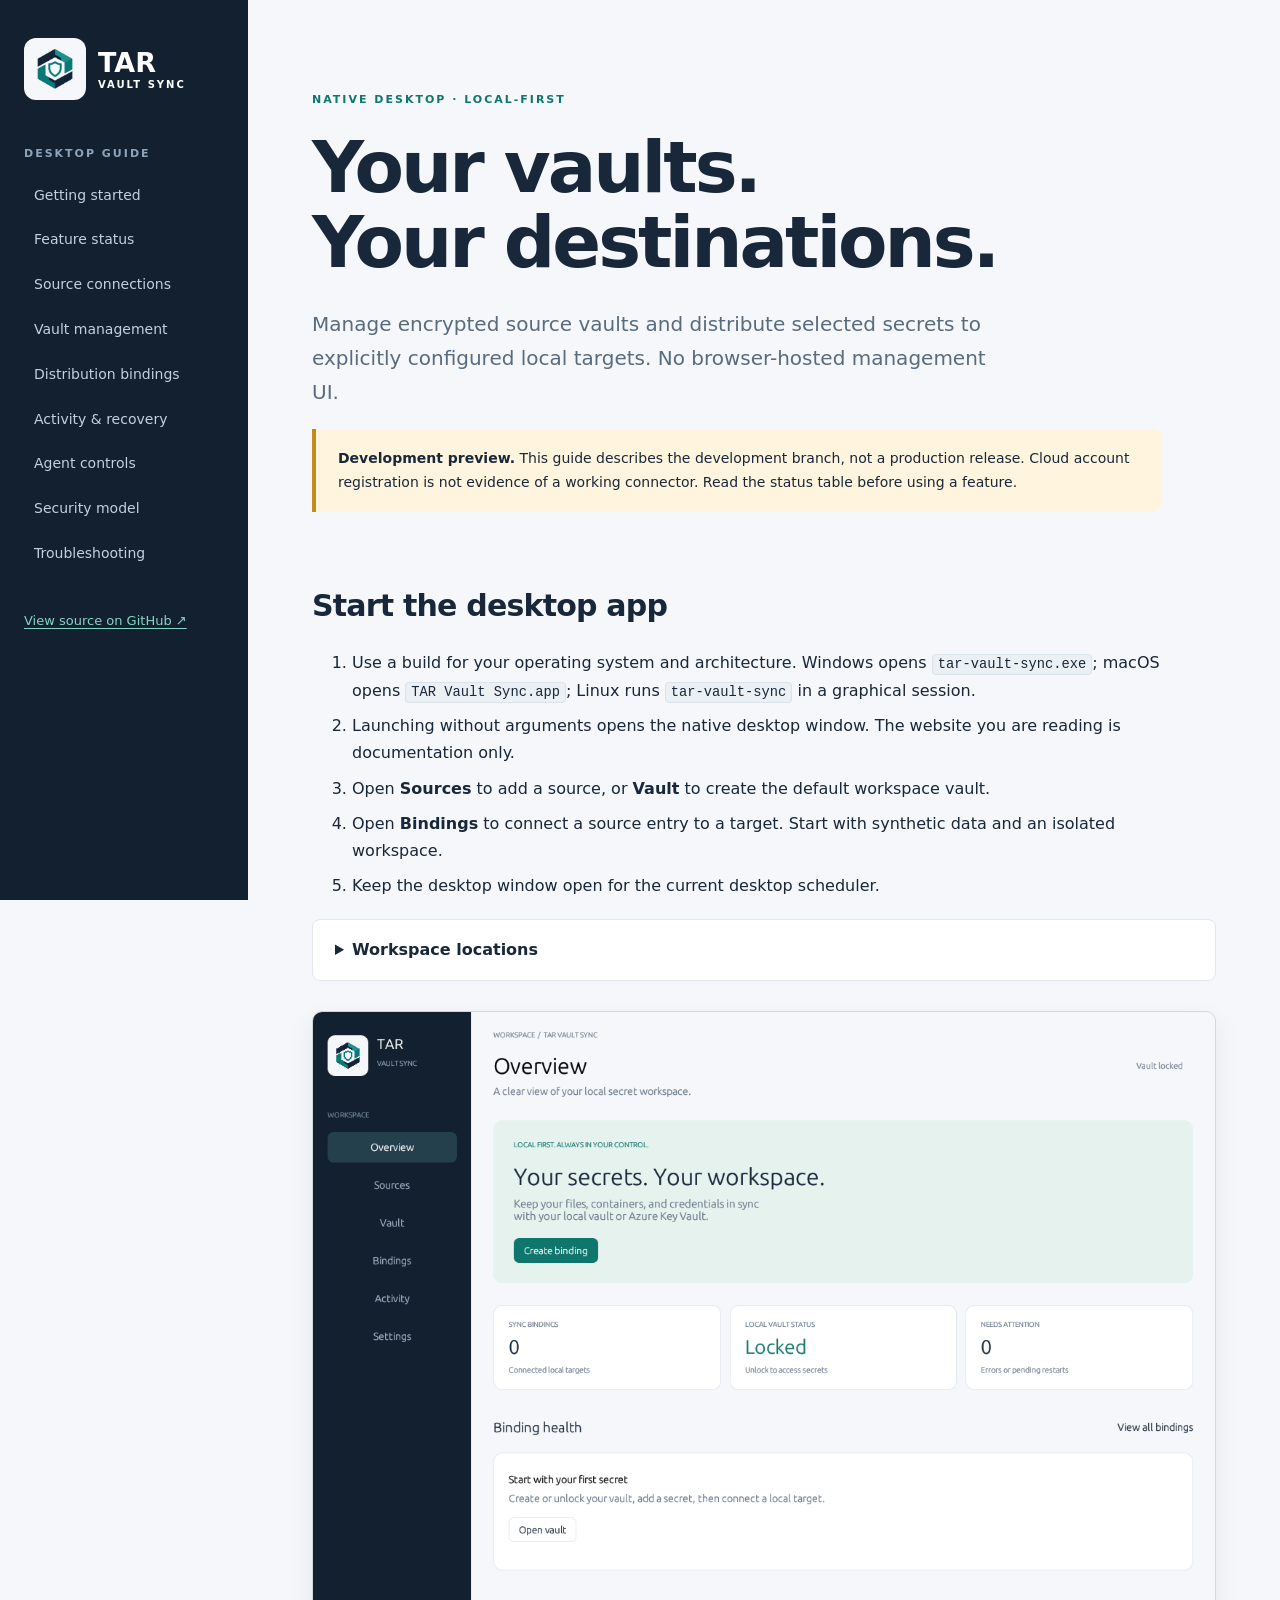
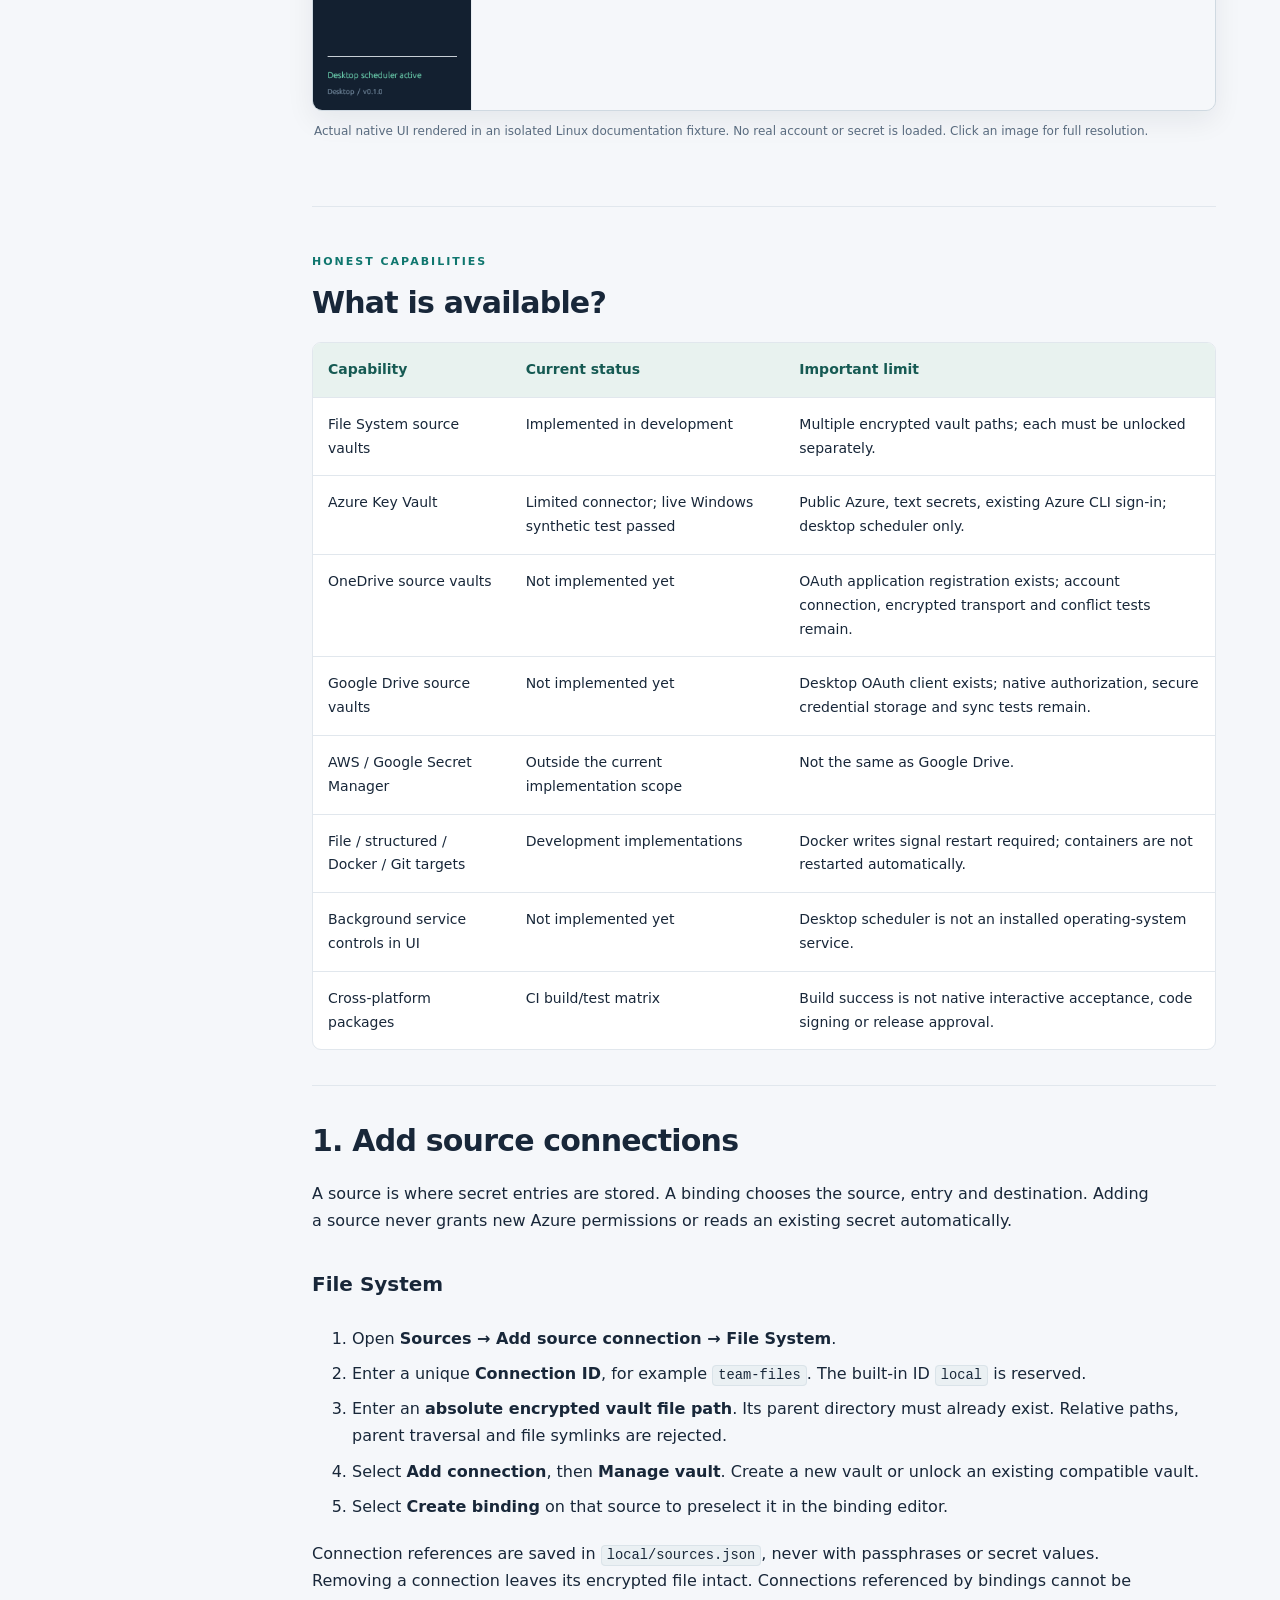
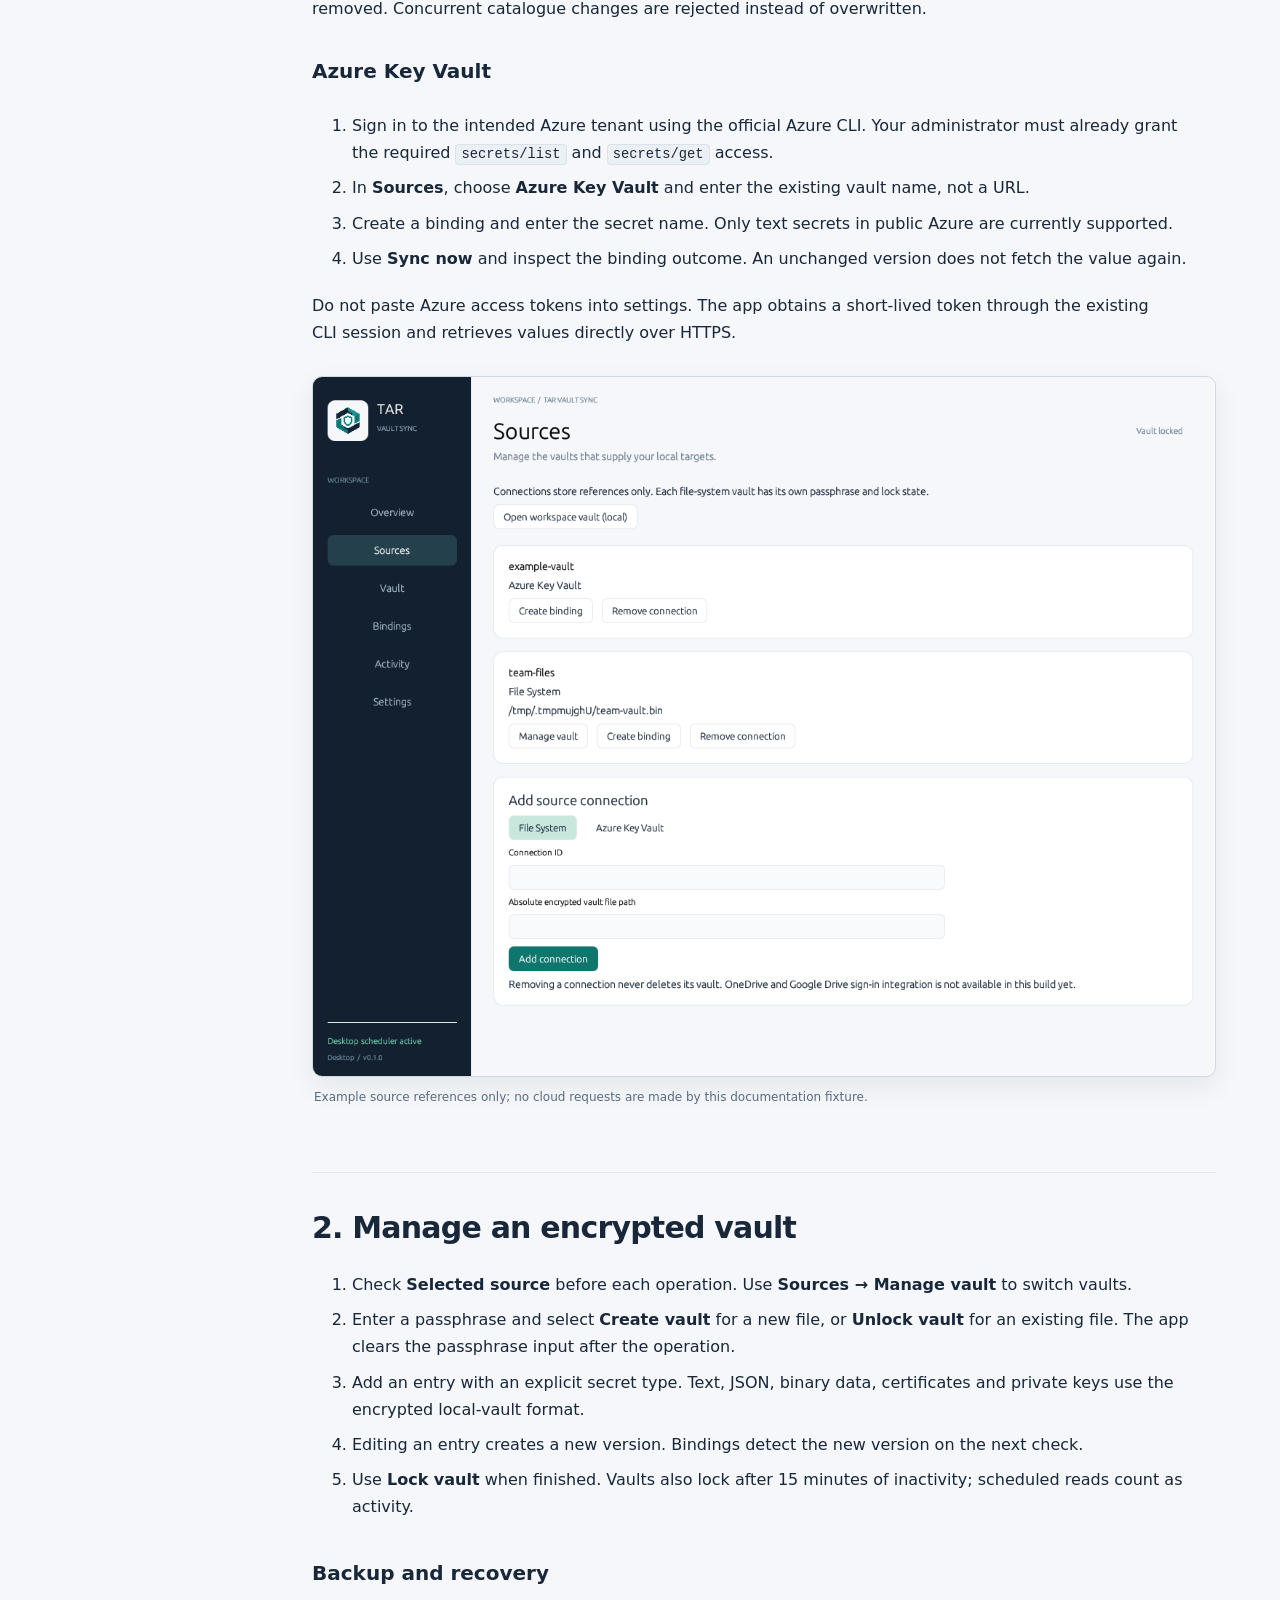
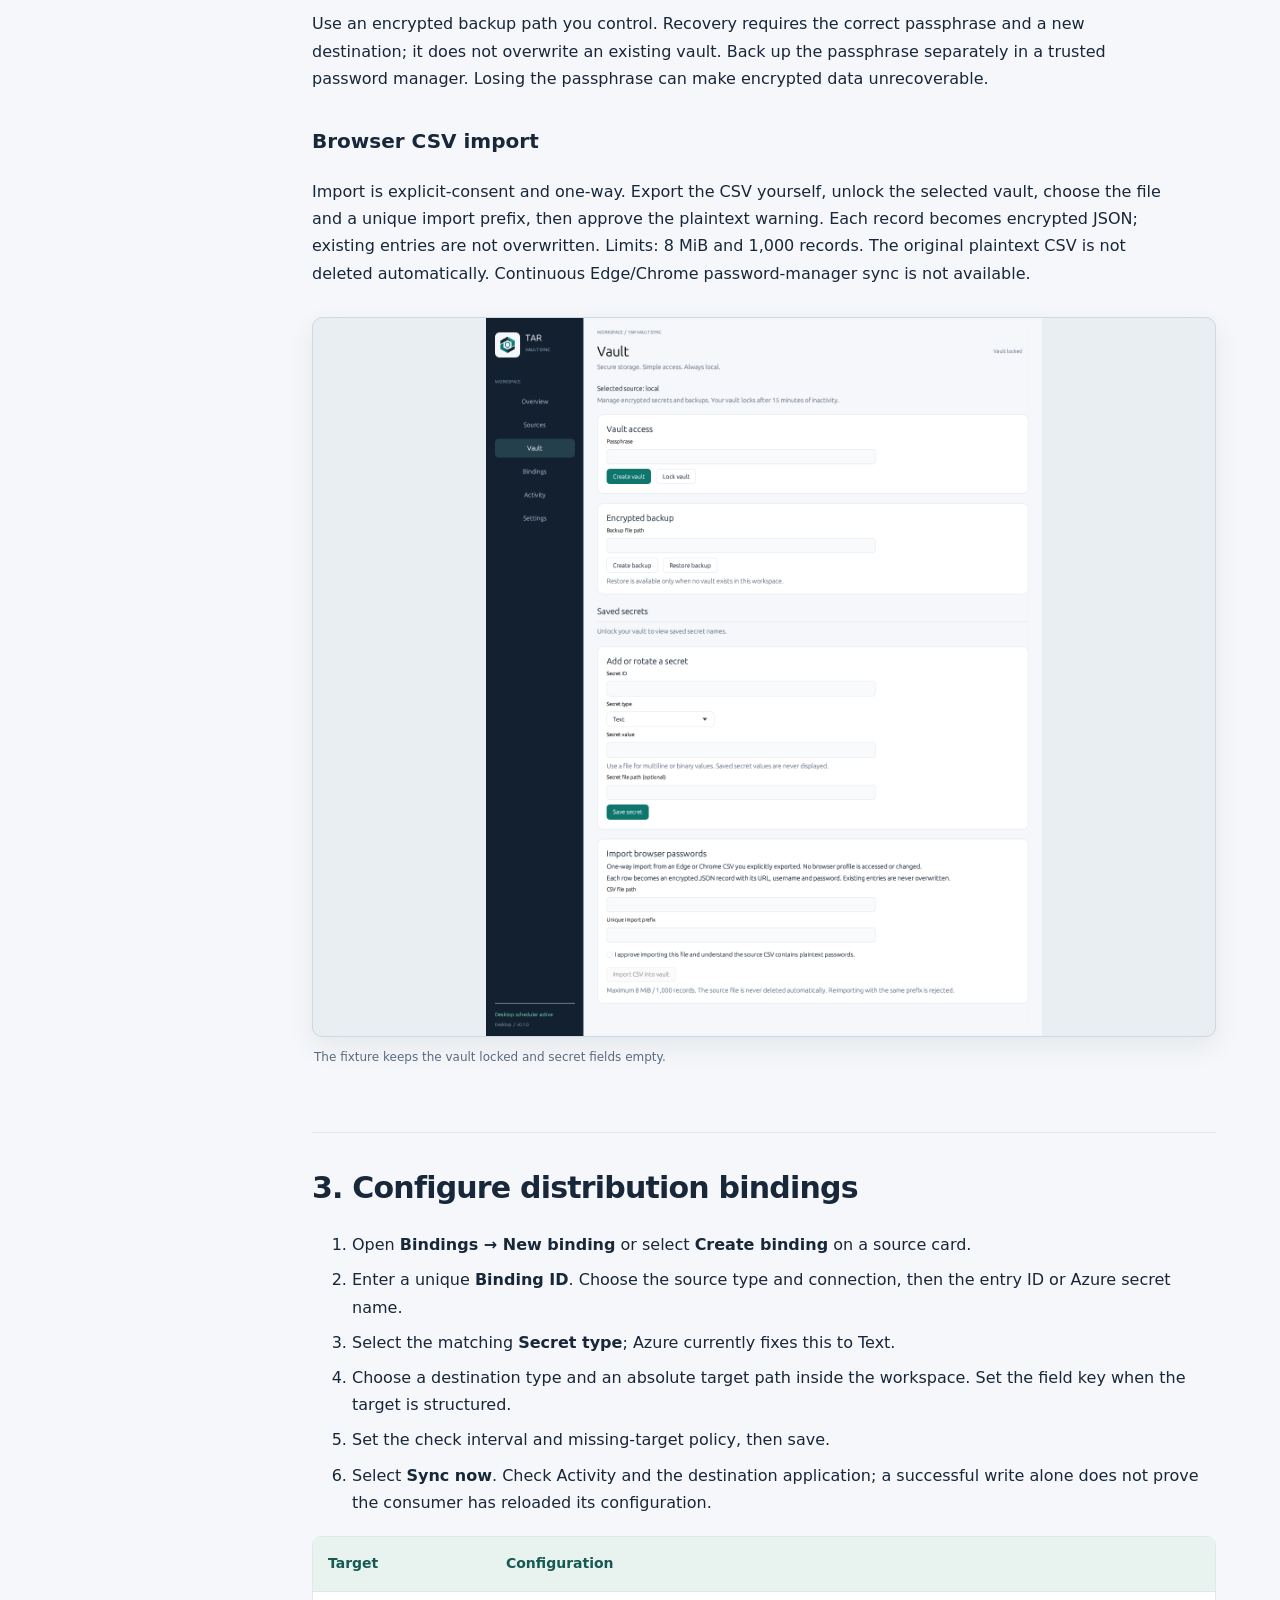
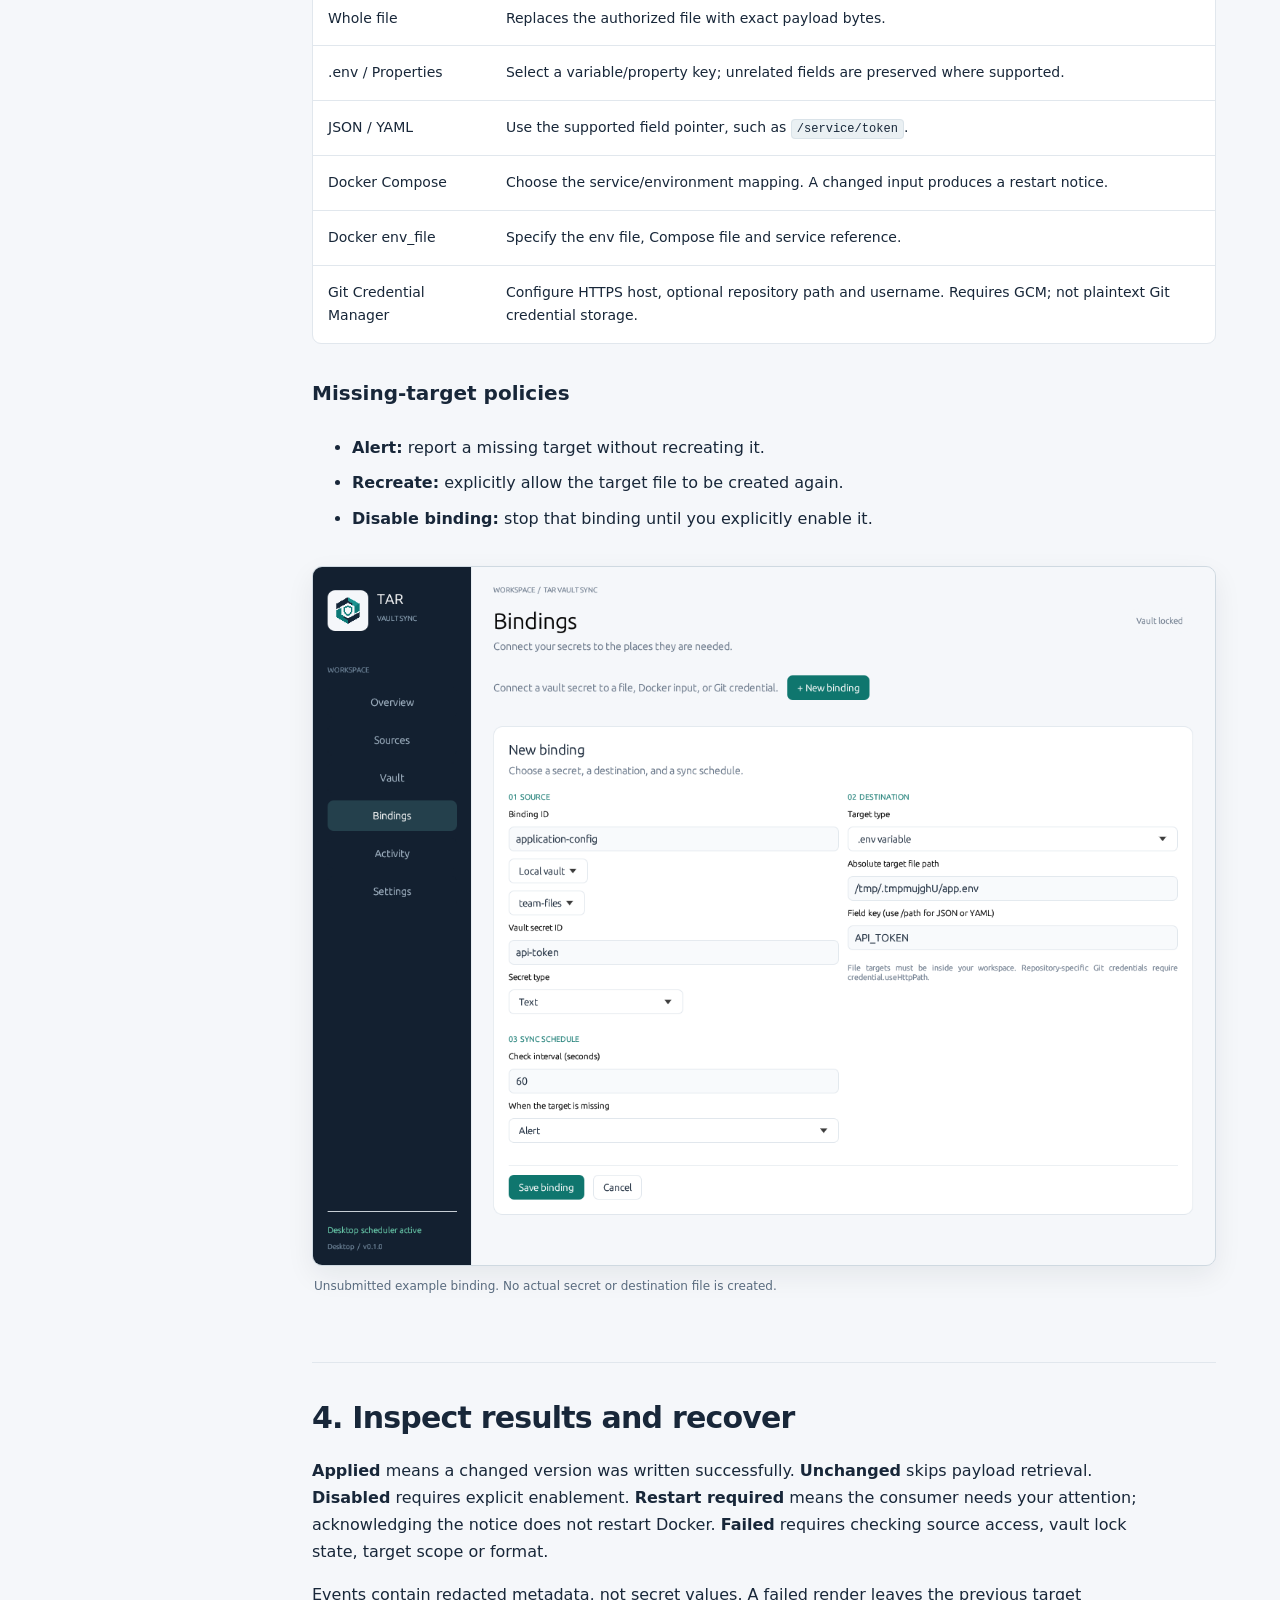
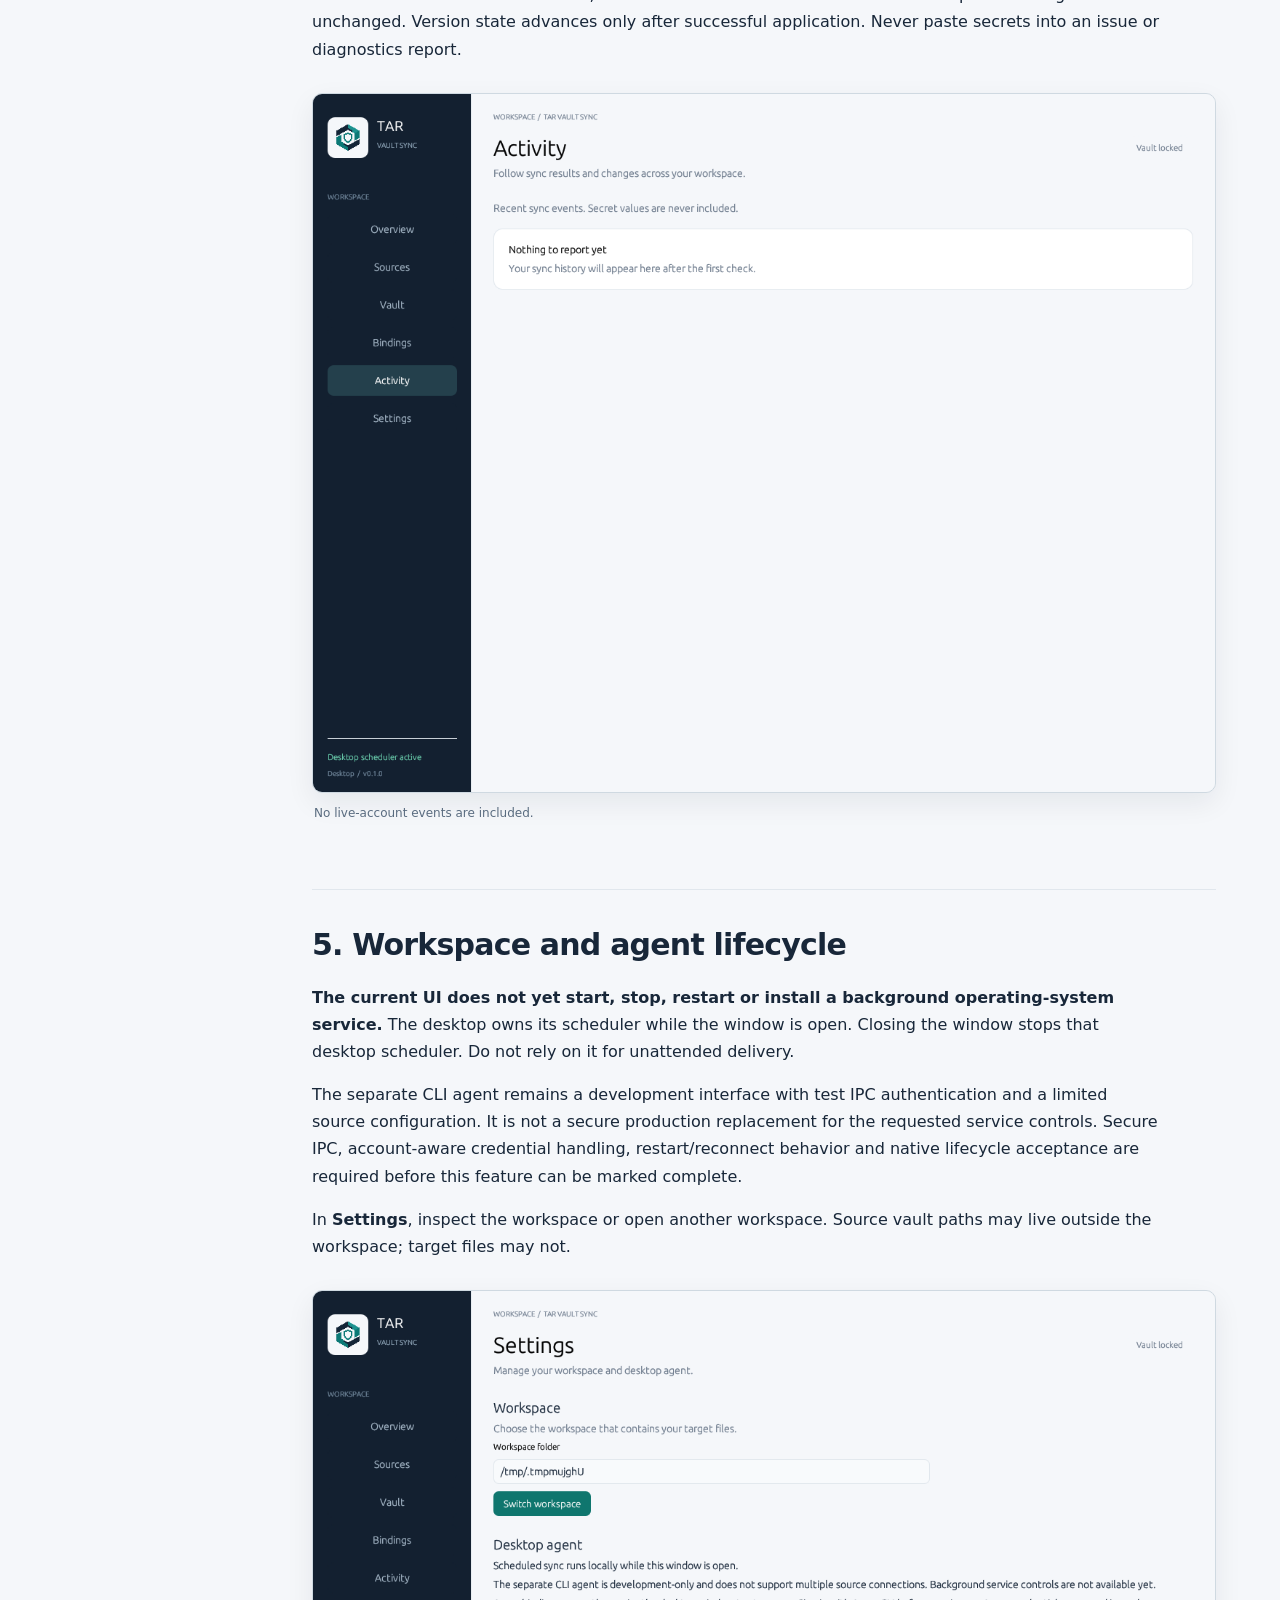
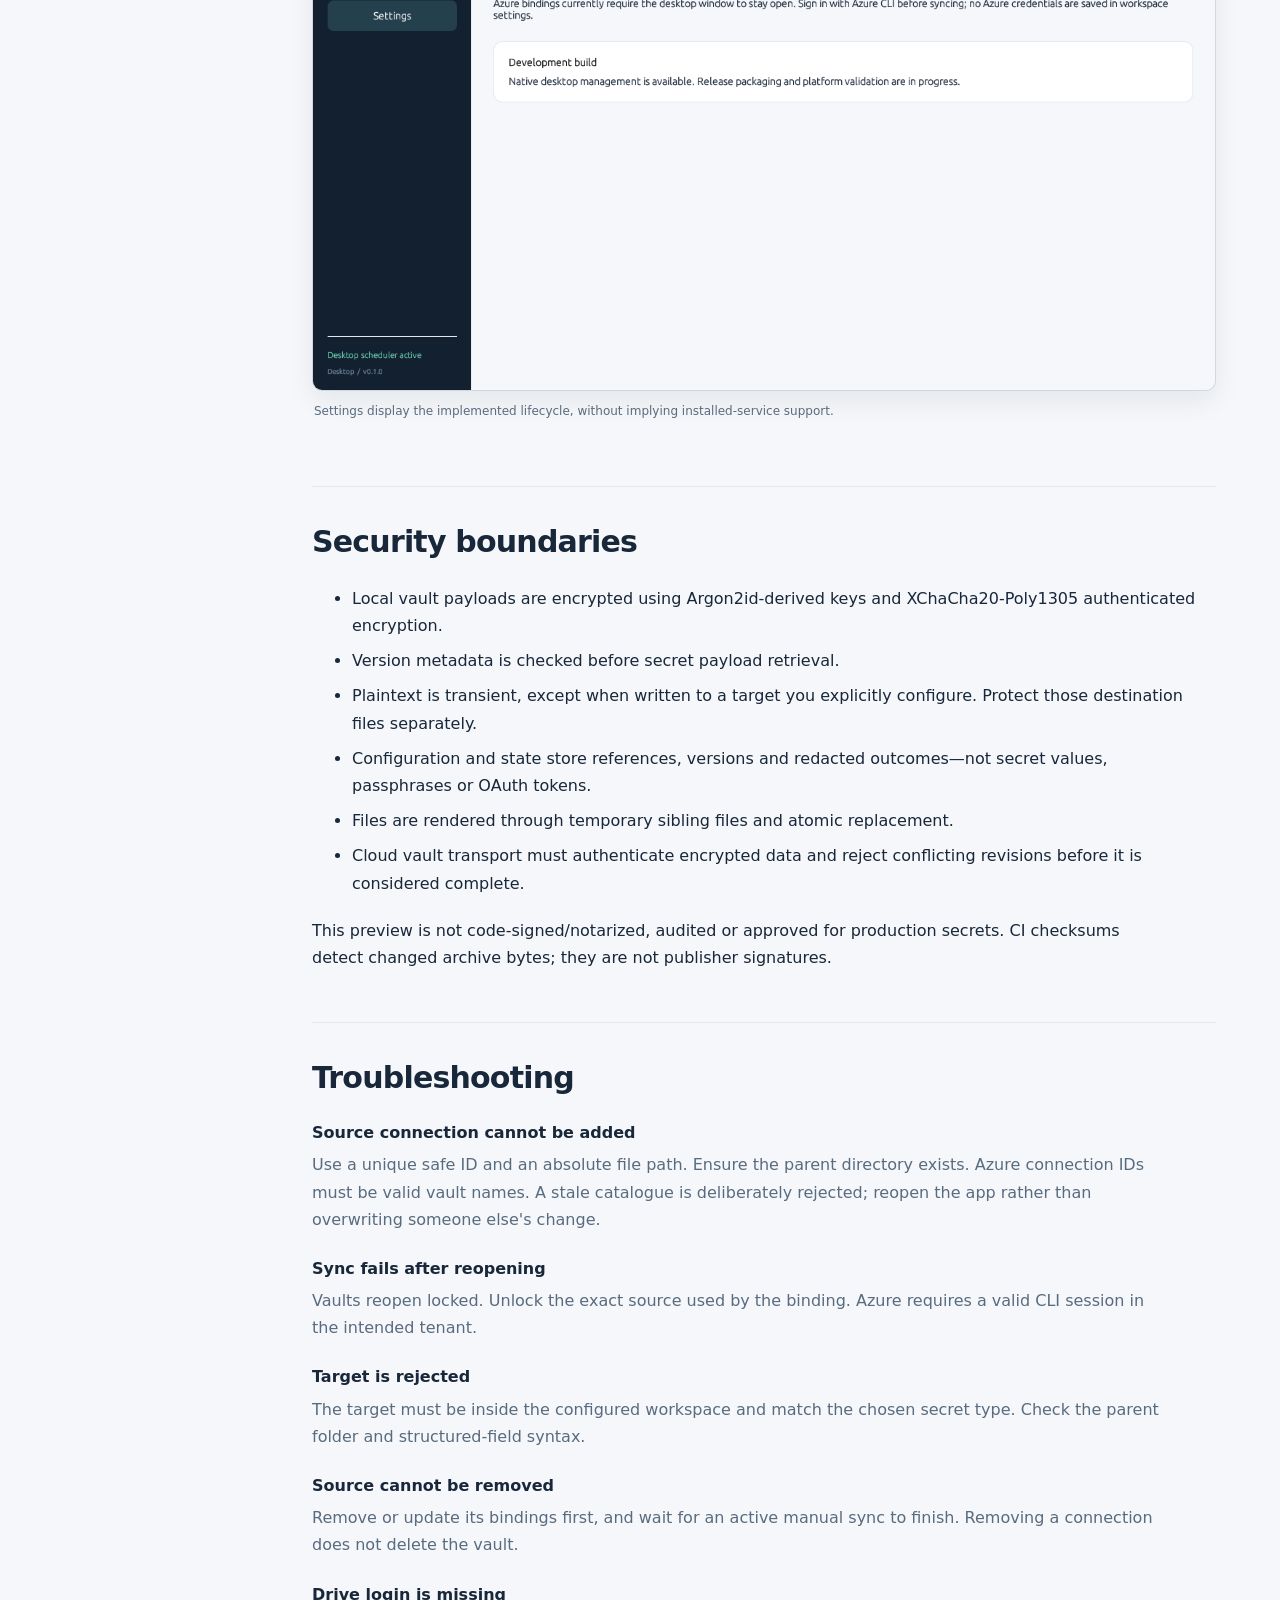
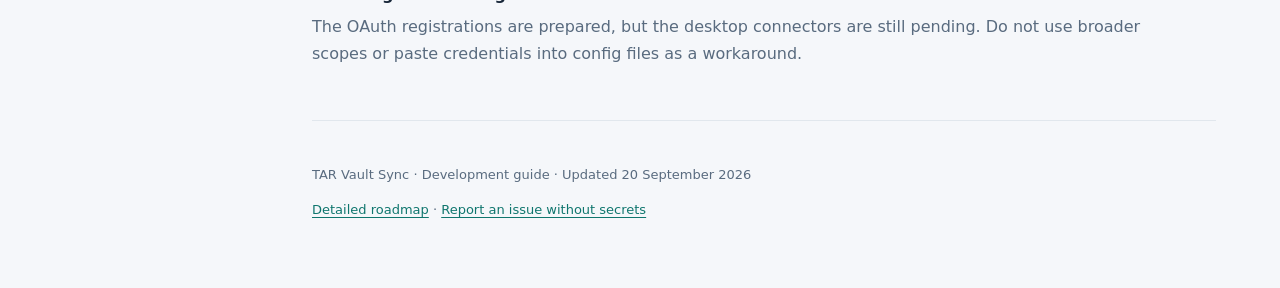
==== docs/index.html @ 9b9cbfc6 "Add multi-vault source management and illustrated static desktop guide" ====
<!doctype html>
<html lang="en">
<head>
  <meta charset="utf-8"><meta name="viewport" content="width=device-width, initial-scale=1">
  <meta name="description" content="TAR Vault Sync desktop guide: encrypted source vaults, local targets, sync rules, safety and verification status.">
  <title>TAR Vault Sync · Desktop guide</title>
  <link rel="stylesheet" href="site.css">
</head>
<body>
<aside><a class="brand" href="#start"><img src="assets/mark.png" alt=""><span>TAR<small>VAULT SYNC</small></span></a><p class="eyebrow">DESKTOP GUIDE</p><nav aria-label="Guide sections">
<a href="#start">Getting started</a><a href="#status">Feature status</a><a href="#sources">Source connections</a><a href="#vault">Vault management</a><a href="#bindings">Distribution bindings</a><a href="#activity">Activity &amp; recovery</a><a href="#agent">Agent controls</a><a href="#security">Security model</a><a href="#troubleshooting">Troubleshooting</a></nav><a class="repo" href="https://github.com/tarsolution/tarvaultsync">View source on GitHub ↗</a></aside>
<main>
<header id="start"><p class="eyebrow">NATIVE DESKTOP · LOCAL-FIRST</p><h1>Your vaults.<br>Your destinations.</h1><p class="lead">Manage encrypted source vaults and distribute selected secrets to explicitly configured local targets. No browser-hosted management UI.</p><p class="notice"><strong>Development preview.</strong> This guide describes the development branch, not a production release. Cloud account registration is not evidence of a working connector. Read the status table before using a feature.</p></header>
<section><h2>Start the desktop app</h2><ol><li>Use a build for your operating system and architecture. Windows opens <code>tar-vault-sync.exe</code>; macOS opens <code>TAR Vault Sync.app</code>; Linux runs <code>tar-vault-sync</code> in a graphical session.</li><li>Launching without arguments opens the native desktop window. The website you are reading is documentation only.</li><li>Open <strong>Sources</strong> to add a source, or <strong>Vault</strong> to create the default workspace vault.</li><li>Open <strong>Bindings</strong> to connect a source entry to a target. Start with synthetic data and an isolated workspace.</li><li>Keep the desktop window open for the current desktop scheduler.</li></ol><details><summary>Workspace locations</summary><ul><li>Windows: <code>%LOCALAPPDATA%/tar-vault-sync</code></li><li>macOS: <code>~/Library/Application Support/tar-vault-sync</code></li><li>Linux: <code>${XDG_DATA_HOME:-~/.local/share}/tar-vault-sync</code></li></ul><p>Set <code>TAR_VAULT_SYNC_DIR</code> to select an existing workspace. Target files must remain inside that workspace; file-system source vaults may be elsewhere.</p></details><figure><a href="assets/overview.png"><img src="assets/overview.png" alt="Native desktop Overview page with binding health and locked vault status" loading="lazy"></a><figcaption>Actual native UI rendered in an isolated Linux documentation fixture. No real account or secret is loaded. Click an image for full resolution.</figcaption></figure></section>
<section id="status"><p class="eyebrow">HONEST CAPABILITIES</p><h2>What is available?</h2><div class="table-wrap"><table><thead><tr><th>Capability</th><th>Current status</th><th>Important limit</th></tr></thead><tbody>
<tr><td>File System source vaults</td><td>Implemented in development</td><td>Multiple encrypted vault paths; each must be unlocked separately.</td></tr><tr><td>Azure Key Vault</td><td>Limited connector; live Windows synthetic test passed</td><td>Public Azure, text secrets, existing Azure CLI sign-in; desktop scheduler only.</td></tr><tr><td>OneDrive source vaults</td><td>Not implemented yet</td><td>OAuth application registration exists; account connection, encrypted transport and conflict tests remain.</td></tr><tr><td>Google Drive source vaults</td><td>Not implemented yet</td><td>Desktop OAuth client exists; native authorization, secure credential storage and sync tests remain.</td></tr><tr><td>AWS / Google Secret Manager</td><td>Outside the current implementation scope</td><td>Not the same as Google Drive.</td></tr><tr><td>File / structured / Docker / Git targets</td><td>Development implementations</td><td>Docker writes signal restart required; containers are not restarted automatically.</td></tr><tr><td>Background service controls in UI</td><td>Not implemented yet</td><td>Desktop scheduler is not an installed operating-system service.</td></tr><tr><td>Cross-platform packages</td><td>CI build/test matrix</td><td>Build success is not native interactive acceptance, code signing or release approval.</td></tr></tbody></table></div></section>
<section id="sources"><h2>1. Add source connections</h2><p>A source is where secret entries are stored. A binding chooses the source, entry and destination. Adding a source never grants new Azure permissions or reads an existing secret automatically.</p><h3>File System</h3><ol><li>Open <strong>Sources → Add source connection → File System</strong>.</li><li>Enter a unique <strong>Connection ID</strong>, for example <code>team-files</code>. The built-in ID <code>local</code> is reserved.</li><li>Enter an <strong>absolute encrypted vault file path</strong>. Its parent directory must already exist. Relative paths, parent traversal and file symlinks are rejected.</li><li>Select <strong>Add connection</strong>, then <strong>Manage vault</strong>. Create a new vault or unlock an existing compatible vault.</li><li>Select <strong>Create binding</strong> on that source to preselect it in the binding editor.</li></ol><p>Connection references are saved in <code>local/sources.json</code>, never with passphrases or secret values. Removing a connection leaves its encrypted file intact. Connections referenced by bindings cannot be removed. Concurrent catalogue changes are rejected instead of overwritten.</p><h3>Azure Key Vault</h3><ol><li>Sign in to the intended Azure tenant using the official Azure CLI. Your administrator must already grant the required <code>secrets/list</code> and <code>secrets/get</code> access.</li><li>In <strong>Sources</strong>, choose <strong>Azure Key Vault</strong> and enter the existing vault name, not a URL.</li><li>Create a binding and enter the secret name. Only text secrets in public Azure are currently supported.</li><li>Use <strong>Sync now</strong> and inspect the binding outcome. An unchanged version does not fetch the value again.</li></ol><p>Do not paste Azure access tokens into settings. The app obtains a short-lived token through the existing CLI session and retrieves values directly over HTTPS.</p><figure><a href="assets/sources.png"><img src="assets/sources.png" alt="Sources page showing file-system and Azure connection cards" loading="lazy"></a><figcaption>Example source references only; no cloud requests are made by this documentation fixture.</figcaption></figure></section>
<section id="vault"><h2>2. Manage an encrypted vault</h2><ol><li>Check <strong>Selected source</strong> before each operation. Use <strong>Sources → Manage vault</strong> to switch vaults.</li><li>Enter a passphrase and select <strong>Create vault</strong> for a new file, or <strong>Unlock vault</strong> for an existing file. The app clears the passphrase input after the operation.</li><li>Add an entry with an explicit secret type. Text, JSON, binary data, certificates and private keys use the encrypted local-vault format.</li><li>Editing an entry creates a new version. Bindings detect the new version on the next check.</li><li>Use <strong>Lock vault</strong> when finished. Vaults also lock after 15 minutes of inactivity; scheduled reads count as activity.</li></ol><h3>Backup and recovery</h3><p>Use an encrypted backup path you control. Recovery requires the correct passphrase and a new destination; it does not overwrite an existing vault. Back up the passphrase separately in a trusted password manager. Losing the passphrase can make encrypted data unrecoverable.</p><h3>Browser CSV import</h3><p>Import is explicit-consent and one-way. Export the CSV yourself, unlock the selected vault, choose the file and a unique import prefix, then approve the plaintext warning. Each record becomes encrypted JSON; existing entries are not overwritten. Limits: 8 MiB and 1,000 records. The original plaintext CSV is not deleted automatically. Continuous Edge/Chrome password-manager sync is not available.</p><figure><a href="assets/vault.png"><img src="assets/vault.png" alt="Vault access, entry editor, backup and explicit-consent CSV import controls with empty secret fields" loading="lazy"></a><figcaption>The fixture keeps the vault locked and secret fields empty.</figcaption></figure></section>
<section id="bindings"><h2>3. Configure distribution bindings</h2><ol><li>Open <strong>Bindings → New binding</strong> or select <strong>Create binding</strong> on a source card.</li><li>Enter a unique <strong>Binding ID</strong>. Choose the source type and connection, then the entry ID or Azure secret name.</li><li>Select the matching <strong>Secret type</strong>; Azure currently fixes this to Text.</li><li>Choose a destination type and an absolute target path inside the workspace. Set the field key when the target is structured.</li><li>Set the check interval and missing-target policy, then save.</li><li>Select <strong>Sync now</strong>. Check Activity and the destination application; a successful write alone does not prove the consumer has reloaded its configuration.</li></ol><div class="table-wrap"><table><thead><tr><th>Target</th><th>Configuration</th></tr></thead><tbody><tr><td>Whole file</td><td>Replaces the authorized file with exact payload bytes.</td></tr><tr><td>.env / Properties</td><td>Select a variable/property key; unrelated fields are preserved where supported.</td></tr><tr><td>JSON / YAML</td><td>Use the supported field pointer, such as <code>/service/token</code>.</td></tr><tr><td>Docker Compose</td><td>Choose the service/environment mapping. A changed input produces a restart notice.</td></tr><tr><td>Docker env_file</td><td>Specify the env file, Compose file and service reference.</td></tr><tr><td>Git Credential Manager</td><td>Configure HTTPS host, optional repository path and username. Requires GCM; not plaintext Git credential storage.</td></tr></tbody></table></div><h3>Missing-target policies</h3><ul><li><strong>Alert:</strong> report a missing target without recreating it.</li><li><strong>Recreate:</strong> explicitly allow the target file to be created again.</li><li><strong>Disable binding:</strong> stop that binding until you explicitly enable it.</li></ul><figure><a href="assets/bindings.png"><img src="assets/bindings.png" alt="Binding editor with source, destination and schedule panels" loading="lazy"></a><figcaption>Unsubmitted example binding. No actual secret or destination file is created.</figcaption></figure></section>
<section id="activity"><h2>4. Inspect results and recover</h2><p><strong>Applied</strong> means a changed version was written successfully. <strong>Unchanged</strong> skips payload retrieval. <strong>Disabled</strong> requires explicit enablement. <strong>Restart required</strong> means the consumer needs your attention; acknowledging the notice does not restart Docker. <strong>Failed</strong> requires checking source access, vault lock state, target scope or format.</p><p>Events contain redacted metadata, not secret values. A failed render leaves the previous target unchanged. Version state advances only after successful application. Never paste secrets into an issue or diagnostics report.</p><figure><a href="assets/activity.png"><img src="assets/activity.png" alt="Activity page in an empty synthetic workspace" loading="lazy"></a><figcaption>No live-account events are included.</figcaption></figure></section>
<section id="agent"><h2>5. Workspace and agent lifecycle</h2><p><strong>The current UI does not yet start, stop, restart or install a background operating-system service.</strong> The desktop owns its scheduler while the window is open. Closing the window stops that desktop scheduler. Do not rely on it for unattended delivery.</p><p>The separate CLI agent remains a development interface with test IPC authentication and a limited source configuration. It is not a secure production replacement for the requested service controls. Secure IPC, account-aware credential handling, restart/reconnect behavior and native lifecycle acceptance are required before this feature can be marked complete.</p><p>In <strong>Settings</strong>, inspect the workspace or open another workspace. Source vault paths may live outside the workspace; target files may not.</p><figure><a href="assets/settings.png"><img src="assets/settings.png" alt="Workspace settings and current desktop-agent limitations" loading="lazy"></a><figcaption>Settings display the implemented lifecycle, without implying installed-service support.</figcaption></figure></section>
<section id="security"><h2>Security boundaries</h2><ul><li>Local vault payloads are encrypted using Argon2id-derived keys and XChaCha20-Poly1305 authenticated encryption.</li><li>Version metadata is checked before secret payload retrieval.</li><li>Plaintext is transient, except when written to a target you explicitly configure. Protect those destination files separately.</li><li>Configuration and state store references, versions and redacted outcomes—not secret values, passphrases or OAuth tokens.</li><li>Files are rendered through temporary sibling files and atomic replacement.</li><li>Cloud vault transport must authenticate encrypted data and reject conflicting revisions before it is considered complete.</li></ul><p>This preview is not code-signed/notarized, audited or approved for production secrets. CI checksums detect changed archive bytes; they are not publisher signatures.</p></section>
<section id="troubleshooting"><h2>Troubleshooting</h2><dl><dt>Source connection cannot be added</dt><dd>Use a unique safe ID and an absolute file path. Ensure the parent directory exists. Azure connection IDs must be valid vault names. A stale catalogue is deliberately rejected; reopen the app rather than overwriting someone else's change.</dd><dt>Sync fails after reopening</dt><dd>Vaults reopen locked. Unlock the exact source used by the binding. Azure requires a valid CLI session in the intended tenant.</dd><dt>Target is rejected</dt><dd>The target must be inside the configured workspace and match the chosen secret type. Check the parent folder and structured-field syntax.</dd><dt>Source cannot be removed</dt><dd>Remove or update its bindings first, and wait for an active manual sync to finish. Removing a connection does not delete the vault.</dd><dt>Drive login is missing</dt><dd>The OAuth registrations are prepared, but the desktop connectors are still pending. Do not use broader scopes or paste credentials into config files as a workaround.</dd></dl></section>
<footer><p>TAR Vault Sync · Development guide · Updated 20 September 2026</p><p><a href="https://github.com/tarsolution/tarvaultsync/blob/codex/desktop-release-matrix/docs/roadmap.md">Detailed roadmap</a> · <a href="https://github.com/tarsolution/tarvaultsync/issues">Report an issue without secrets</a></p></footer>
</main></body></html>
---- docs/site.css ----
:root{color-scheme:light;--nav:#132030;--ink:#182739;--muted:#596b7f;--accent:#0f766e;--border:#e1e7ed;--canvas:#f5f7fa}*{box-sizing:border-box}html{scroll-behavior:smooth;scroll-padding-top:24px}body{margin:0;font:16px/1.7 system-ui,-apple-system,BlinkMacSystemFont,"Segoe UI",sans-serif;background:var(--canvas);color:var(--ink)}aside{position:fixed;inset:0 auto 0 0;width:248px;background:var(--nav);padding:38px 24px;color:#a8bacb;overflow:auto}.brand{display:flex;align-items:center;gap:12px;color:white!important;text-decoration:none;font-size:27px;font-weight:750;line-height:1.2}.brand img{width:62px;height:62px;background:#f5f7fa;border-radius:12px;padding:5px}.brand small{display:block;font-size:10px;letter-spacing:2px;font-weight:600}.eyebrow{font-size:11px;font-weight:750;letter-spacing:2px;color:var(--accent)}aside .eyebrow{margin-top:45px;color:#8da4bb}nav a{display:block;padding:9px 10px;margin:3px 0;color:#c3d0dd;text-decoration:none;font-size:14px;border-radius:6px}nav a:hover,nav a:focus-visible{background:#24404c;color:white}.repo{display:block;margin-top:35px;color:#85d5c5;font-size:13px}main{max-width:1220px;margin-left:248px;padding:50px 64px}header{padding:30px 0 25px}h1{font-size:clamp(42px,6vw,72px);letter-spacing:-3px;line-height:1.05;margin:20px 0 26px}h2{font-size:30px;letter-spacing:-.8px;line-height:1.3;margin:0 0 20px}h3{font-size:20px;margin-top:32px}.lead{max-width:680px;font-size:20px;color:var(--muted)}.notice{background:#fff5df;border-left:4px solid #c28b1c;border-radius:0 9px 9px 0;padding:18px 22px;font-size:14px}section{padding:35px 0;border-bottom:1px solid var(--border)}p,li,dd{max-width:850px}li{padding:4px 0}a{color:var(--accent);text-underline-offset:3px}a:focus-visible,summary:focus-visible{outline:3px solid #df9b2a;outline-offset:3px}code{background:#eaf0f3;border:1px solid #dae3e9;border-radius:4px;padding:2px 5px;font-size:.86em;overflow-wrap:anywhere}figure{margin:30px 0}figure img{display:block;width:100%;height:auto;max-height:720px;object-fit:contain;object-position:top;background:#e9eef2;border:1px solid #cfd9e1;border-radius:10px;box-shadow:0 10px 28px #13203012}figcaption{font-size:12px;color:var(--muted);margin:10px 2px}.table-wrap{overflow-x:auto;background:white;border:1px solid var(--border);border-radius:9px}table{width:100%;border-collapse:collapse;min-width:550px;text-align:left;font-size:14px}th{background:#e8f2ef;color:#165a53;padding:15px}td{padding:15px;border-top:1px solid var(--border);vertical-align:top}details{background:white;padding:16px 22px;border:1px solid var(--border);border-radius:8px}summary{cursor:pointer;font-weight:650}dt{font-weight:700;margin-top:22px}dd{margin:5px 0 18px;color:var(--muted)}footer{padding:30px 0 5px;color:var(--muted);font-size:13px}@media(max-width:900px){aside{position:static;width:auto;padding:24px}aside .eyebrow{margin-top:20px}nav{display:flex;flex-wrap:wrap;gap:2px}nav a{padding:6px 10px}.repo{margin-top:12px}main{margin-left:0;padding:20px 24px}h1{letter-spacing:-2px}h2{font-size:26px}}@media(prefers-reduced-motion:reduce){html{scroll-behavior:auto}}@media print{aside{display:none}main{margin:0;padding:0}figure img{max-height:500px}section{break-inside:avoid}a{color:inherit}}
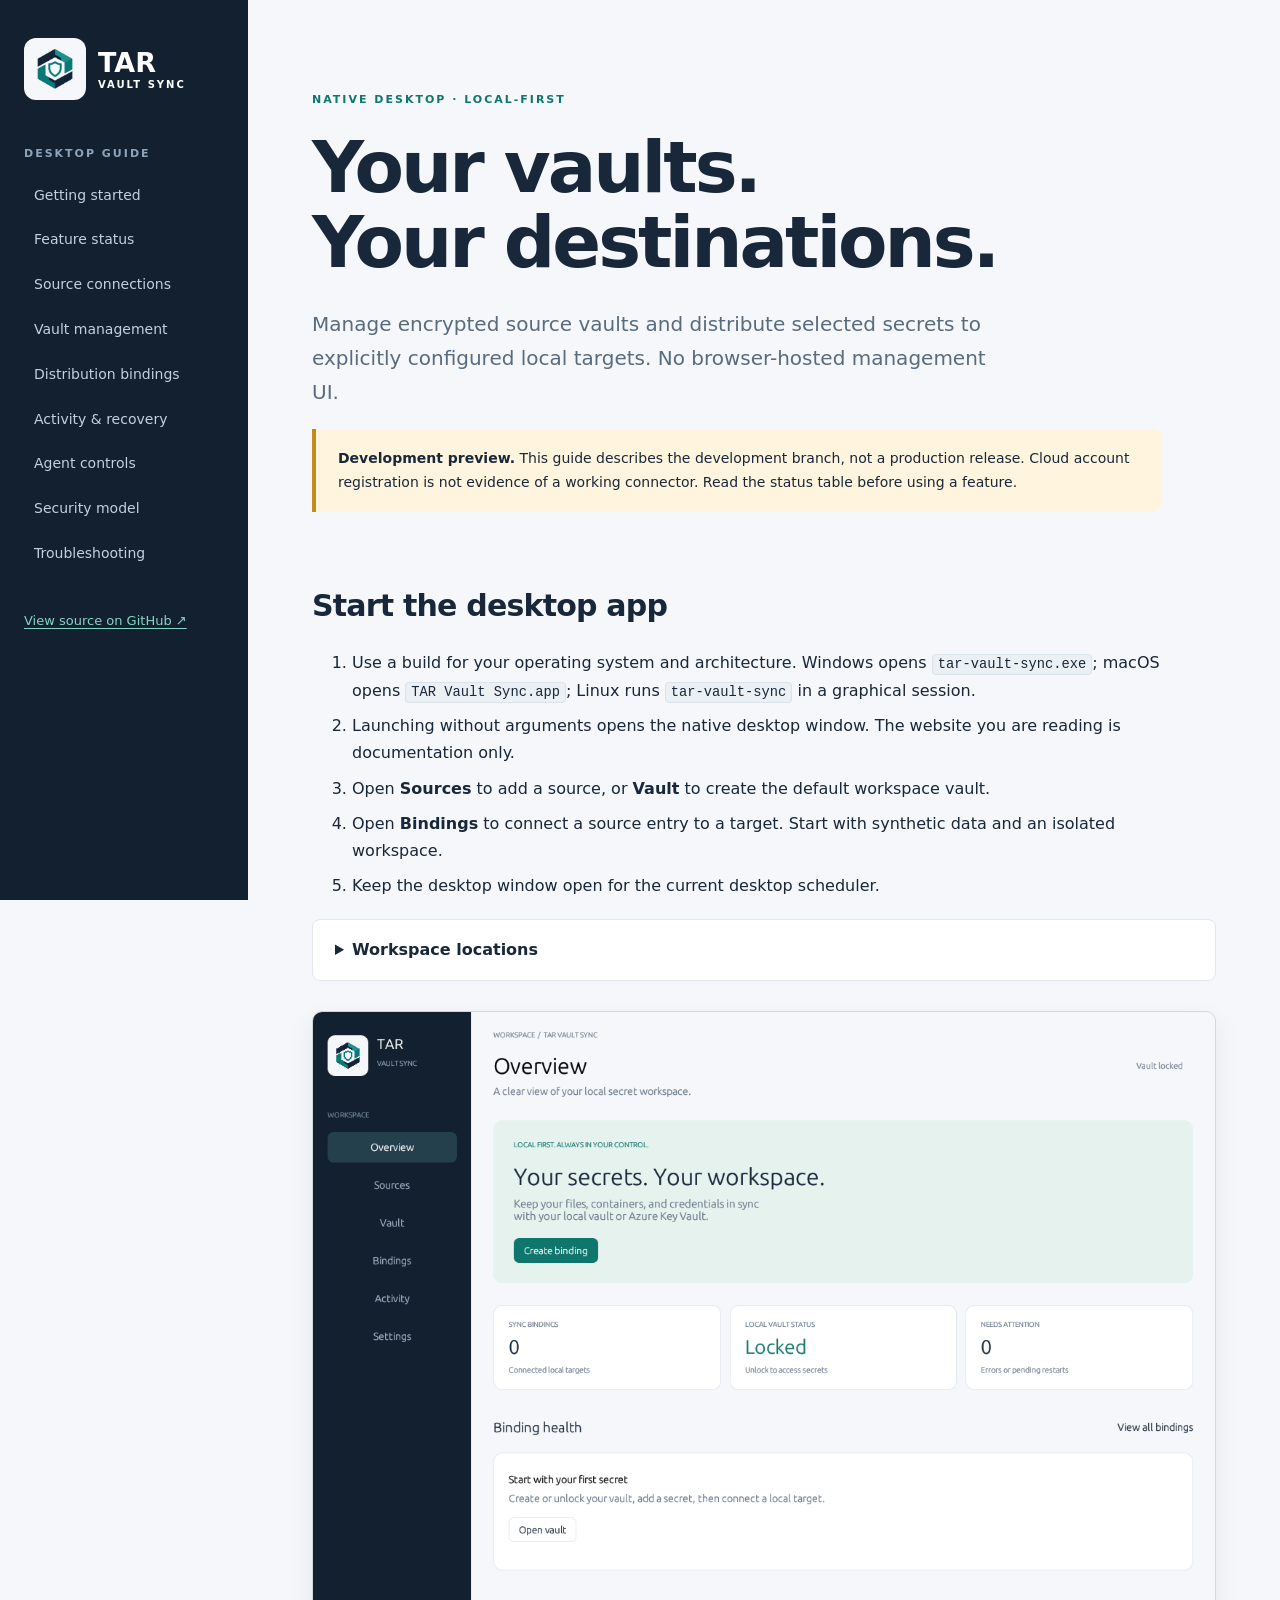
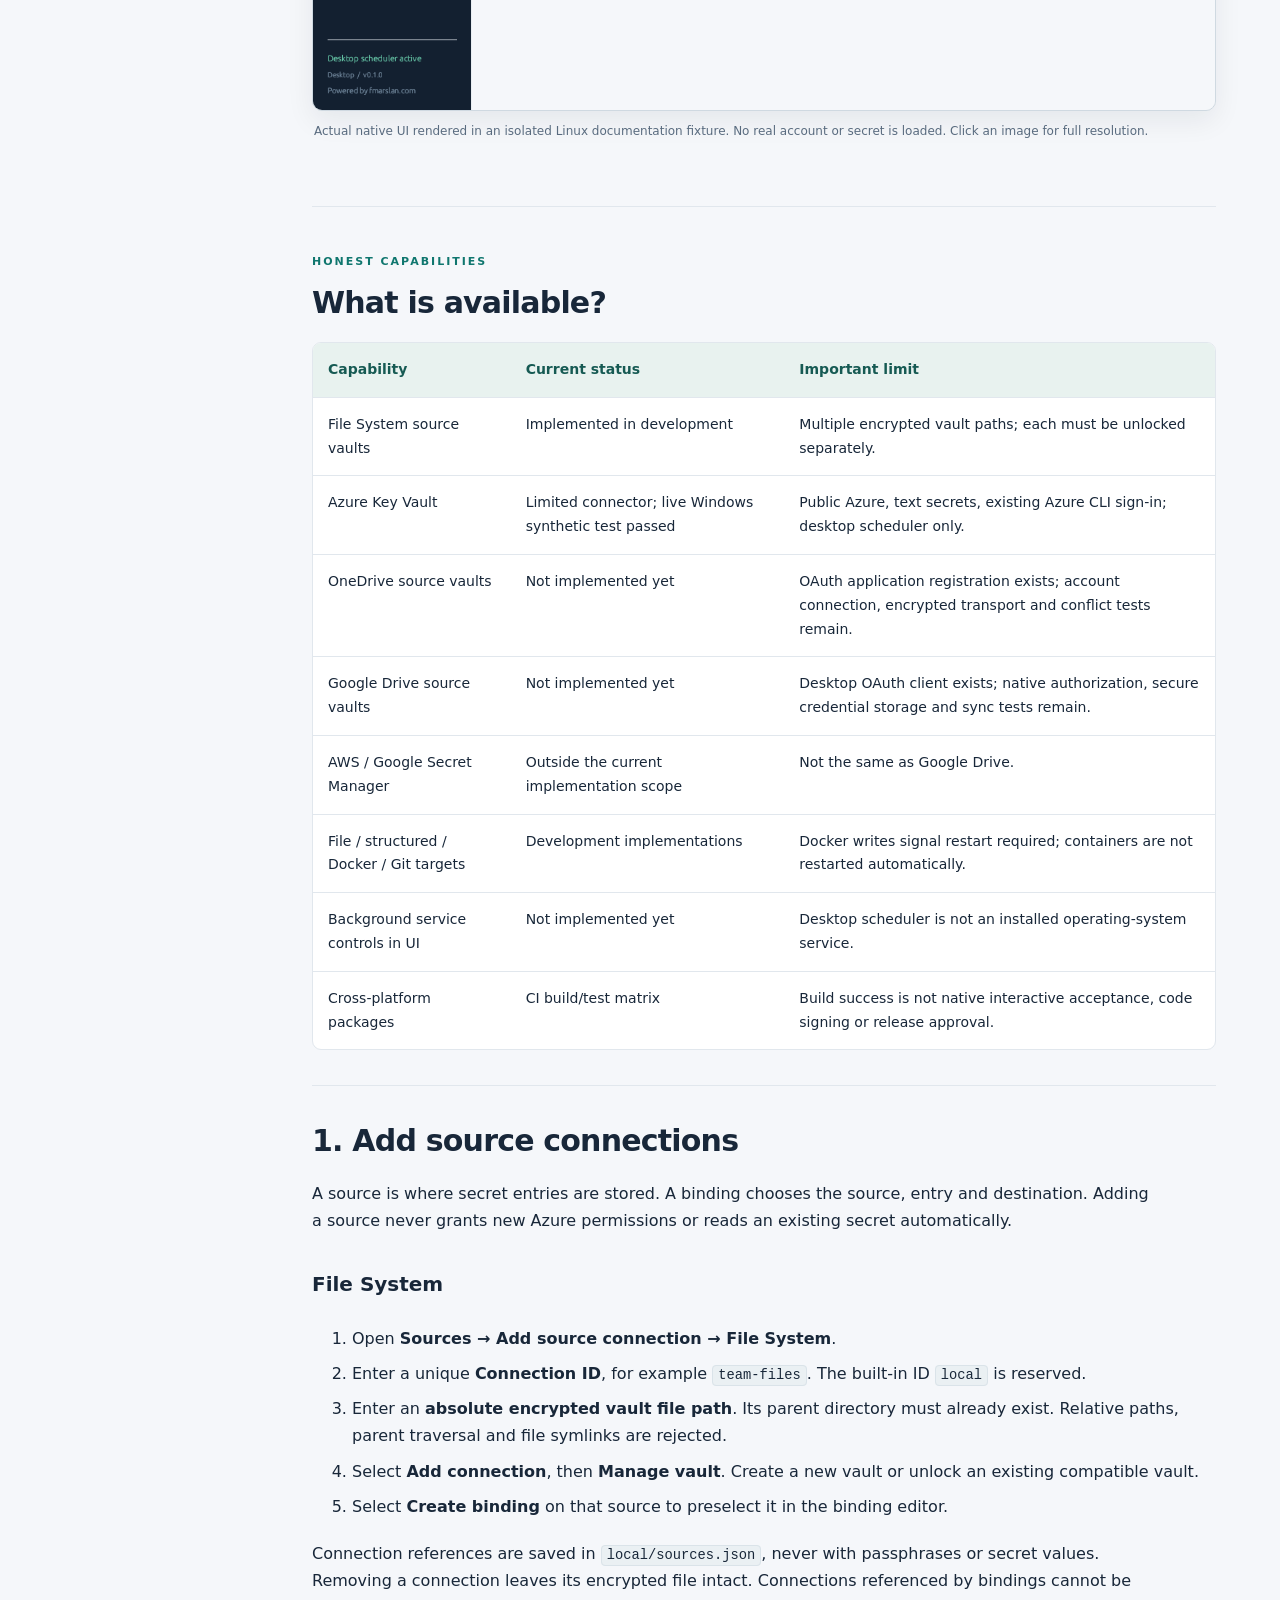
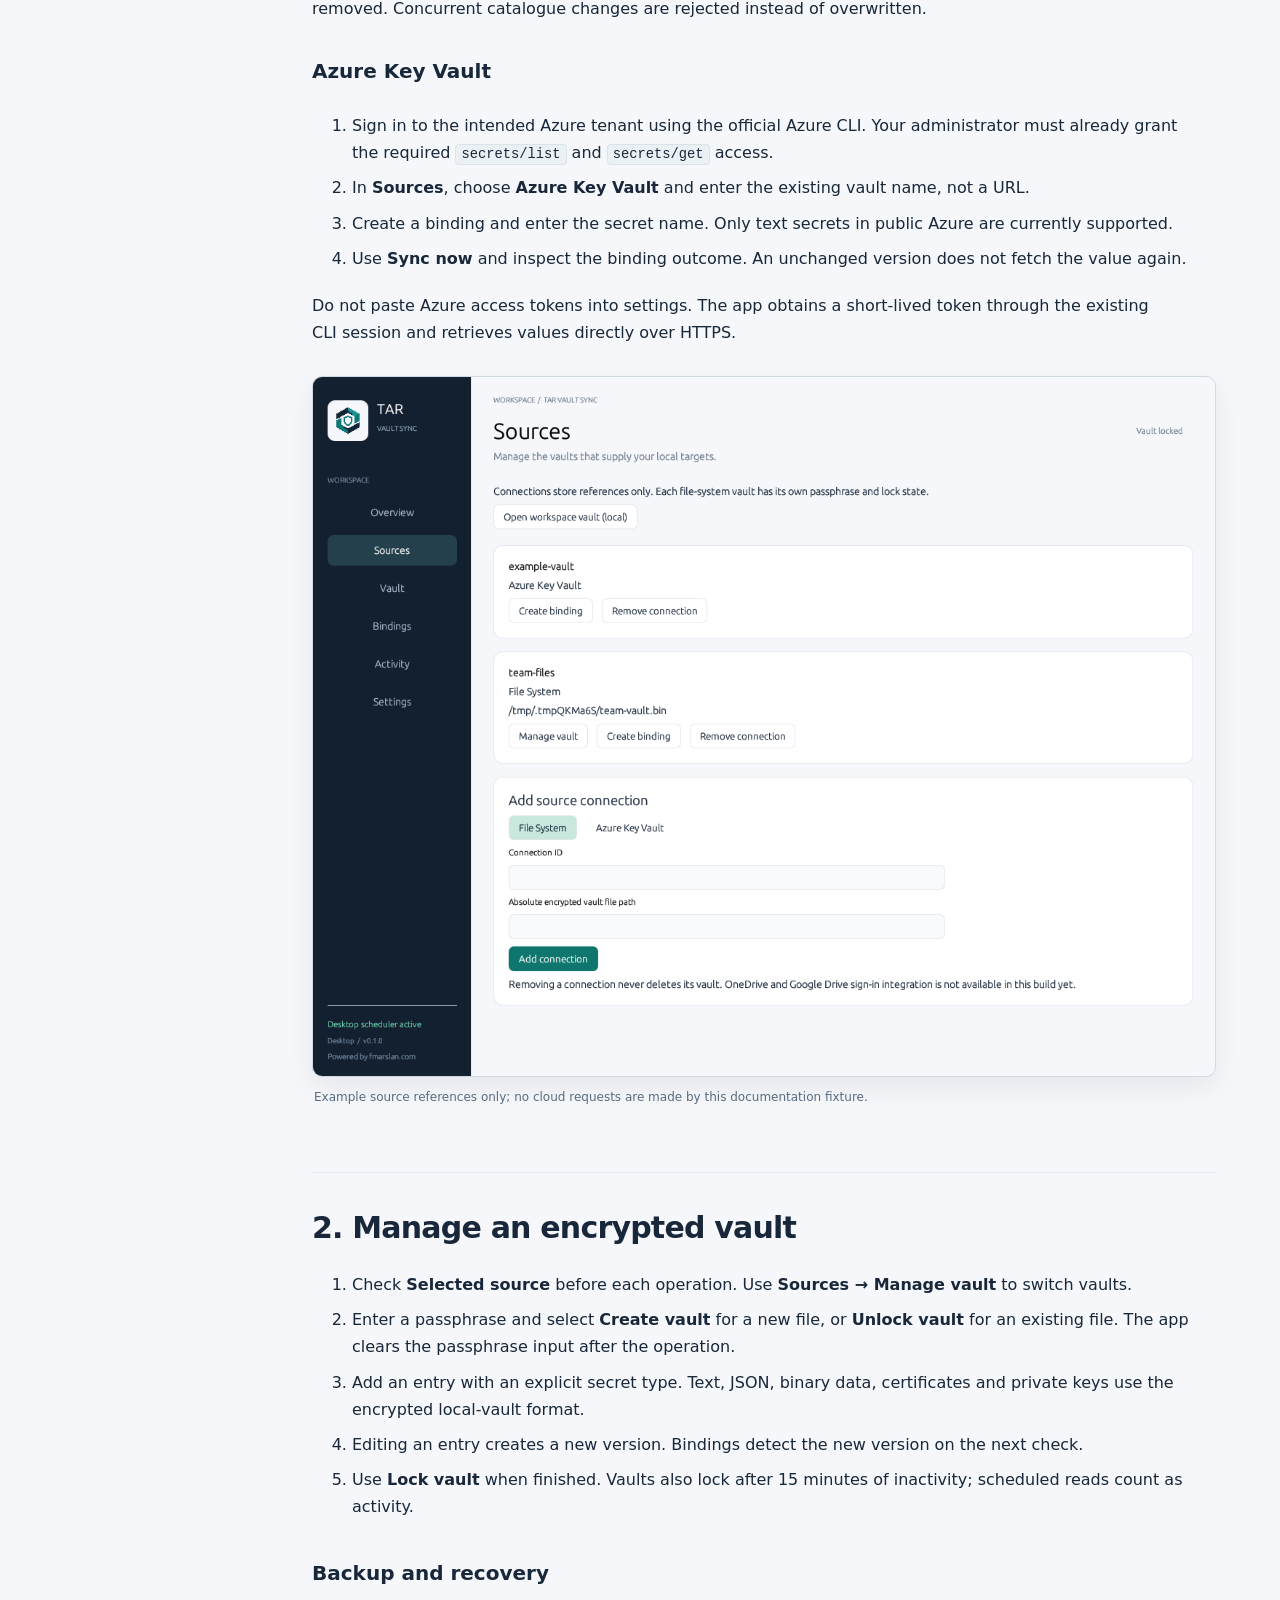
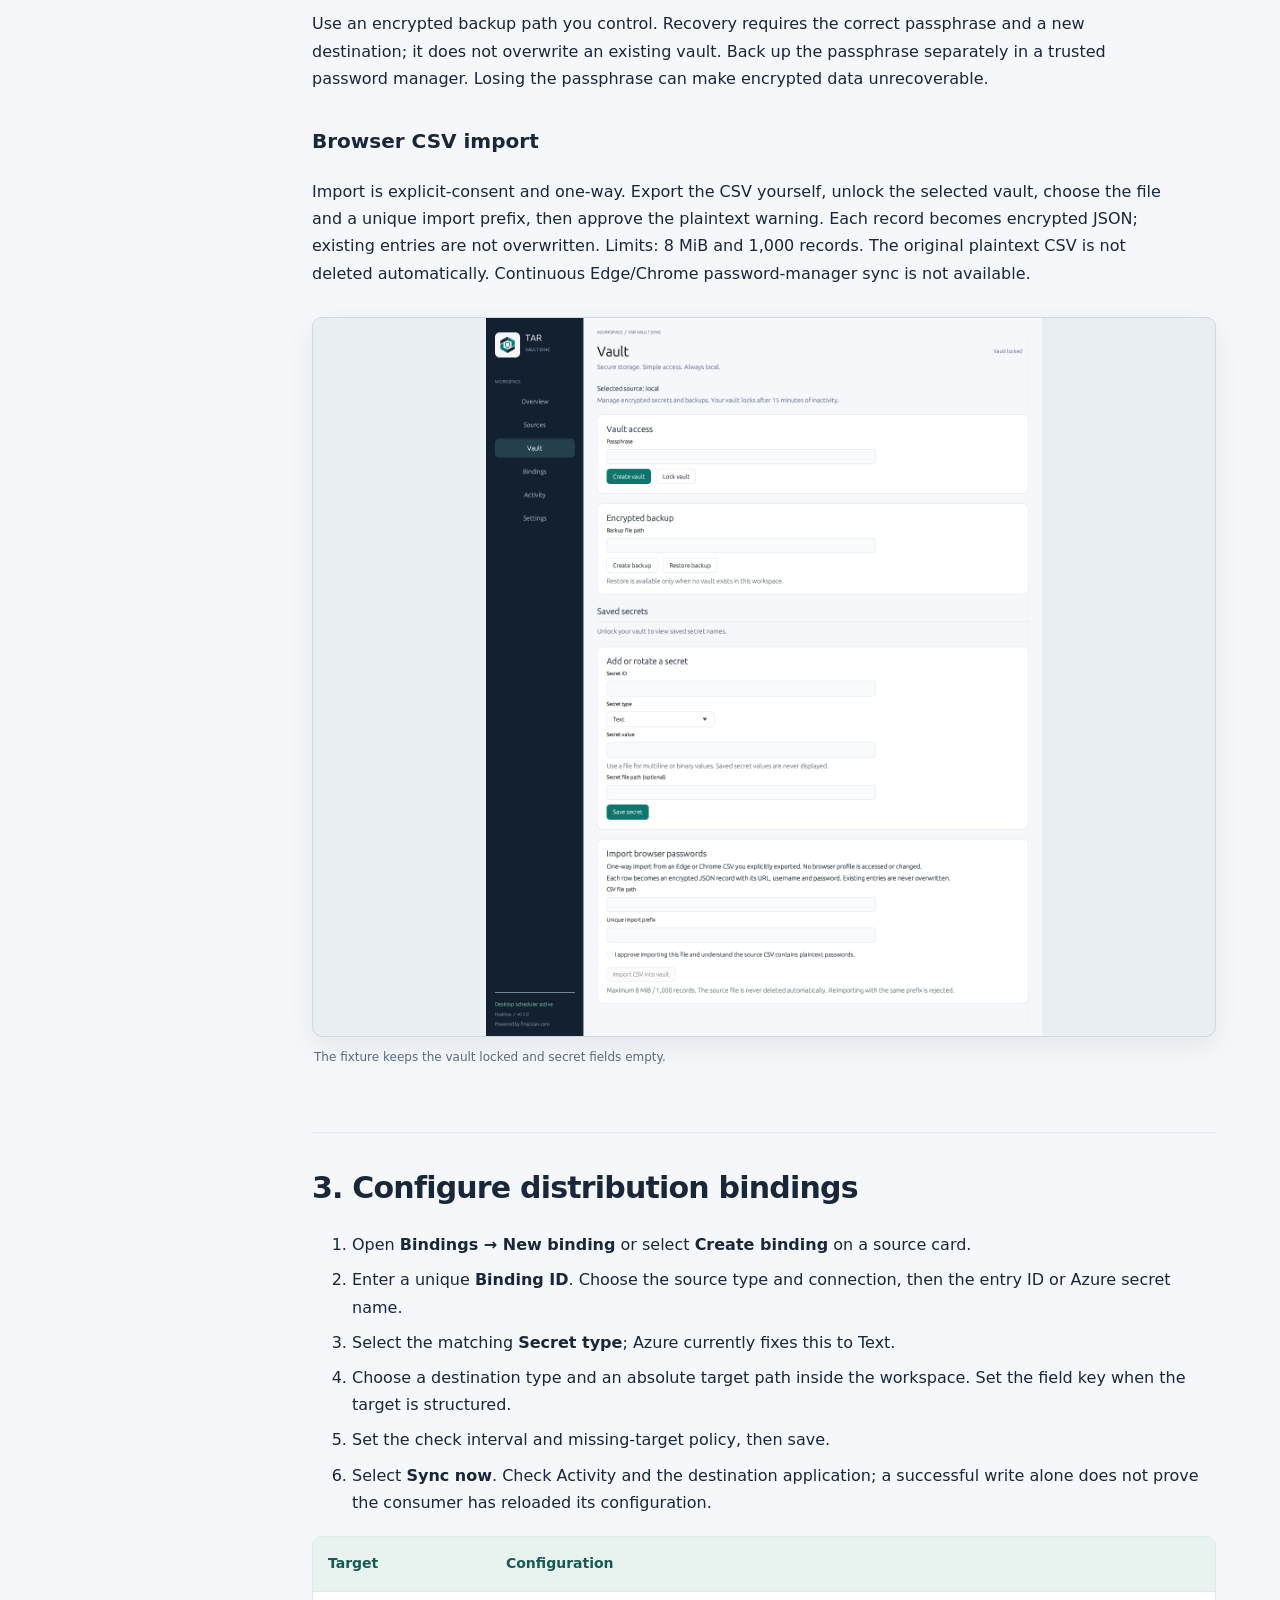
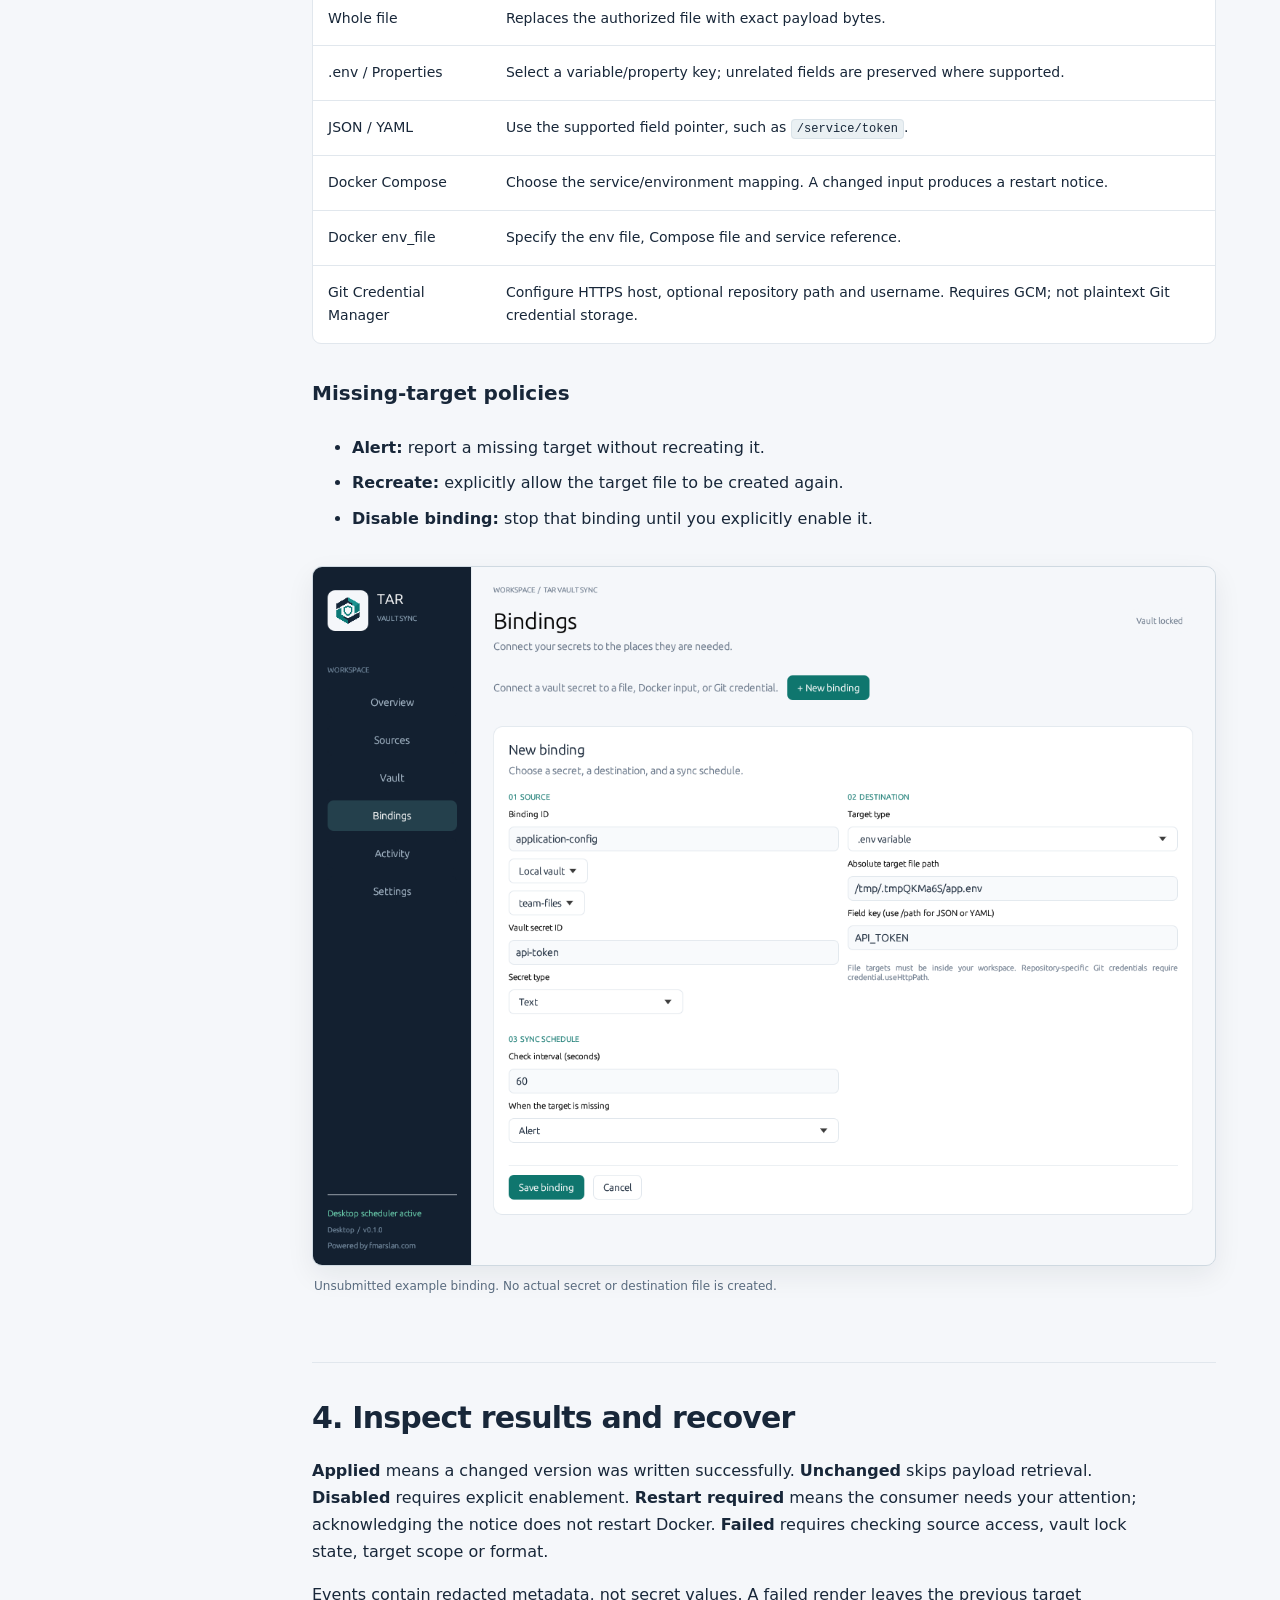
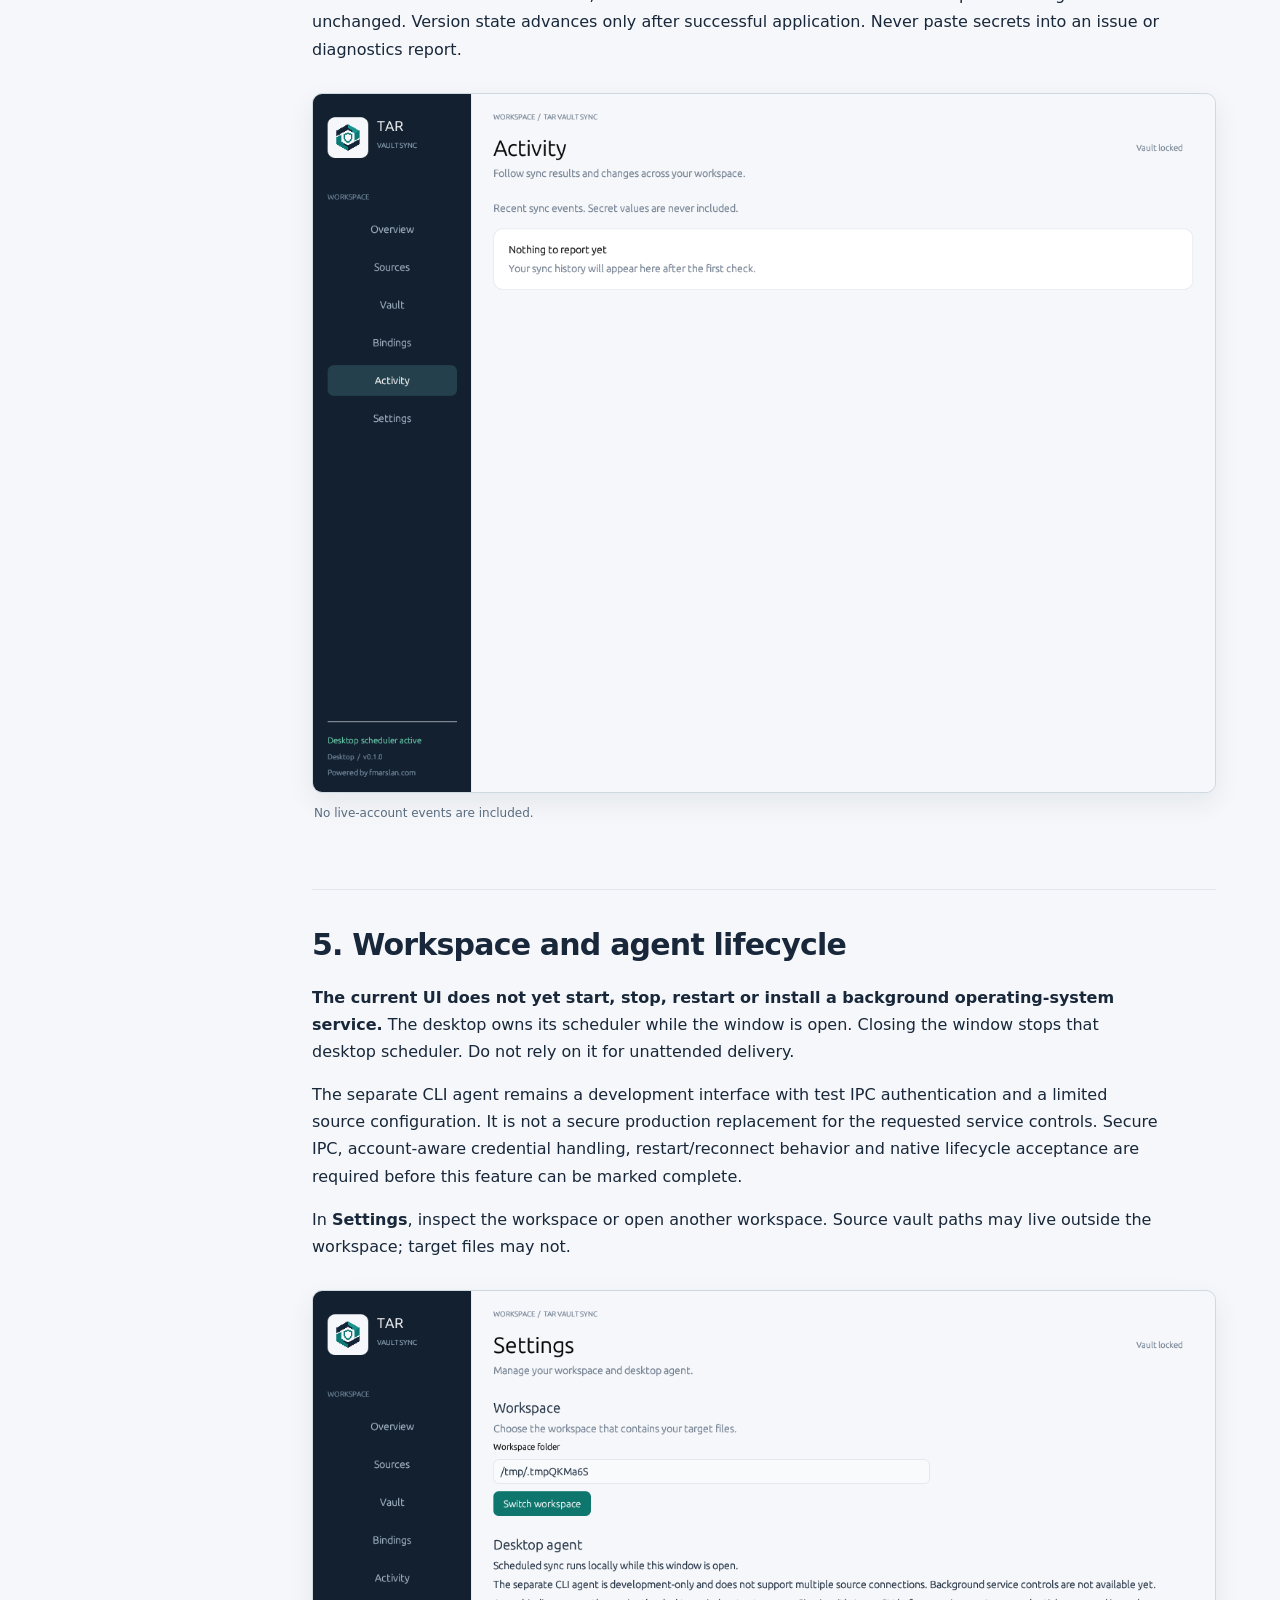
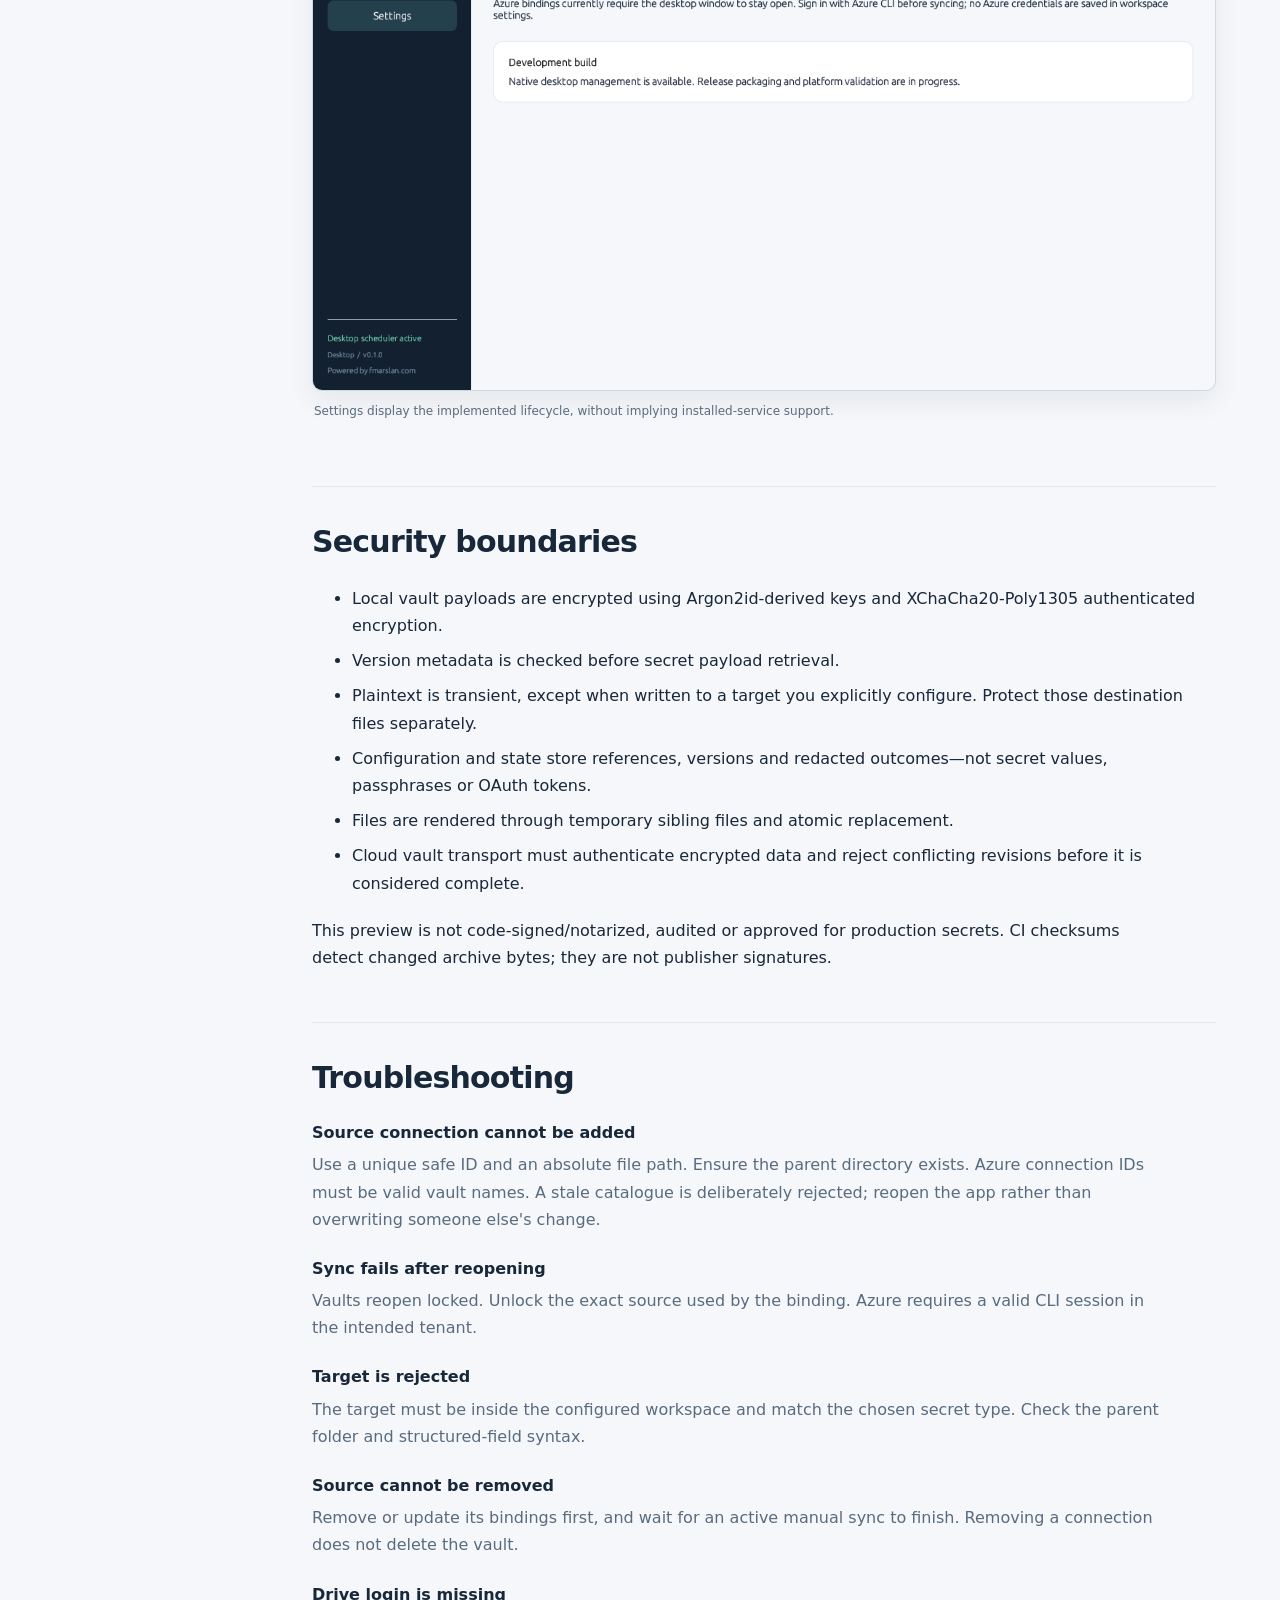
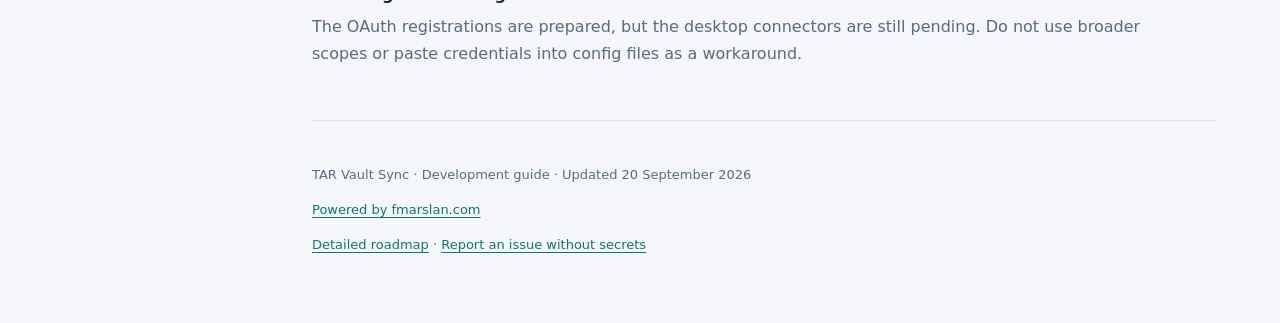
==== commit 34c38dfd: "Add fmarslan.com attribution to desktop and documentation" ====
--- a/docs/index.html
+++ b/docs/index.html
@@ -21,5 +21,5 @@
 <section id="agent"><h2>5. Workspace and agent lifecycle</h2><p><strong>The current UI does not yet start, stop, restart or install a background operating-system service.</strong> The desktop owns its scheduler while the window is open. Closing the window stops that desktop scheduler. Do not rely on it for unattended delivery.</p><p>The separate CLI agent remains a development interface with test IPC authentication and a limited source configuration. It is not a secure production replacement for the requested service controls. Secure IPC, account-aware credential handling, restart/reconnect behavior and native lifecycle acceptance are required before this feature can be marked complete.</p><p>In <strong>Settings</strong>, inspect the workspace or open another workspace. Source vault paths may live outside the workspace; target files may not.</p><figure><a href="assets/settings.png"><img src="assets/settings.png" alt="Workspace settings and current desktop-agent limitations" loading="lazy"></a><figcaption>Settings display the implemented lifecycle, without implying installed-service support.</figcaption></figure></section>
 <section id="security"><h2>Security boundaries</h2><ul><li>Local vault payloads are encrypted using Argon2id-derived keys and XChaCha20-Poly1305 authenticated encryption.</li><li>Version metadata is checked before secret payload retrieval.</li><li>Plaintext is transient, except when written to a target you explicitly configure. Protect those destination files separately.</li><li>Configuration and state store references, versions and redacted outcomes—not secret values, passphrases or OAuth tokens.</li><li>Files are rendered through temporary sibling files and atomic replacement.</li><li>Cloud vault transport must authenticate encrypted data and reject conflicting revisions before it is considered complete.</li></ul><p>This preview is not code-signed/notarized, audited or approved for production secrets. CI checksums detect changed archive bytes; they are not publisher signatures.</p></section>
 <section id="troubleshooting"><h2>Troubleshooting</h2><dl><dt>Source connection cannot be added</dt><dd>Use a unique safe ID and an absolute file path. Ensure the parent directory exists. Azure connection IDs must be valid vault names. A stale catalogue is deliberately rejected; reopen the app rather than overwriting someone else's change.</dd><dt>Sync fails after reopening</dt><dd>Vaults reopen locked. Unlock the exact source used by the binding. Azure requires a valid CLI session in the intended tenant.</dd><dt>Target is rejected</dt><dd>The target must be inside the configured workspace and match the chosen secret type. Check the parent folder and structured-field syntax.</dd><dt>Source cannot be removed</dt><dd>Remove or update its bindings first, and wait for an active manual sync to finish. Removing a connection does not delete the vault.</dd><dt>Drive login is missing</dt><dd>The OAuth registrations are prepared, but the desktop connectors are still pending. Do not use broader scopes or paste credentials into config files as a workaround.</dd></dl></section>
-<footer><p>TAR Vault Sync · Development guide · Updated 20 September 2026</p><p><a href="https://github.com/tarsolution/tarvaultsync/blob/codex/desktop-release-matrix/docs/roadmap.md">Detailed roadmap</a> · <a href="https://github.com/tarsolution/tarvaultsync/issues">Report an issue without secrets</a></p></footer>
+<footer><p>TAR Vault Sync · Development guide · Updated 20 September 2026</p><p><a href="https://fmarslan.com/">Powered by fmarslan.com</a></p><p><a href="https://github.com/tarsolution/tarvaultsync/blob/codex/desktop-release-matrix/docs/roadmap.md">Detailed roadmap</a> · <a href="https://github.com/tarsolution/tarvaultsync/issues">Report an issue without secrets</a></p></footer>
 </main></body></html>
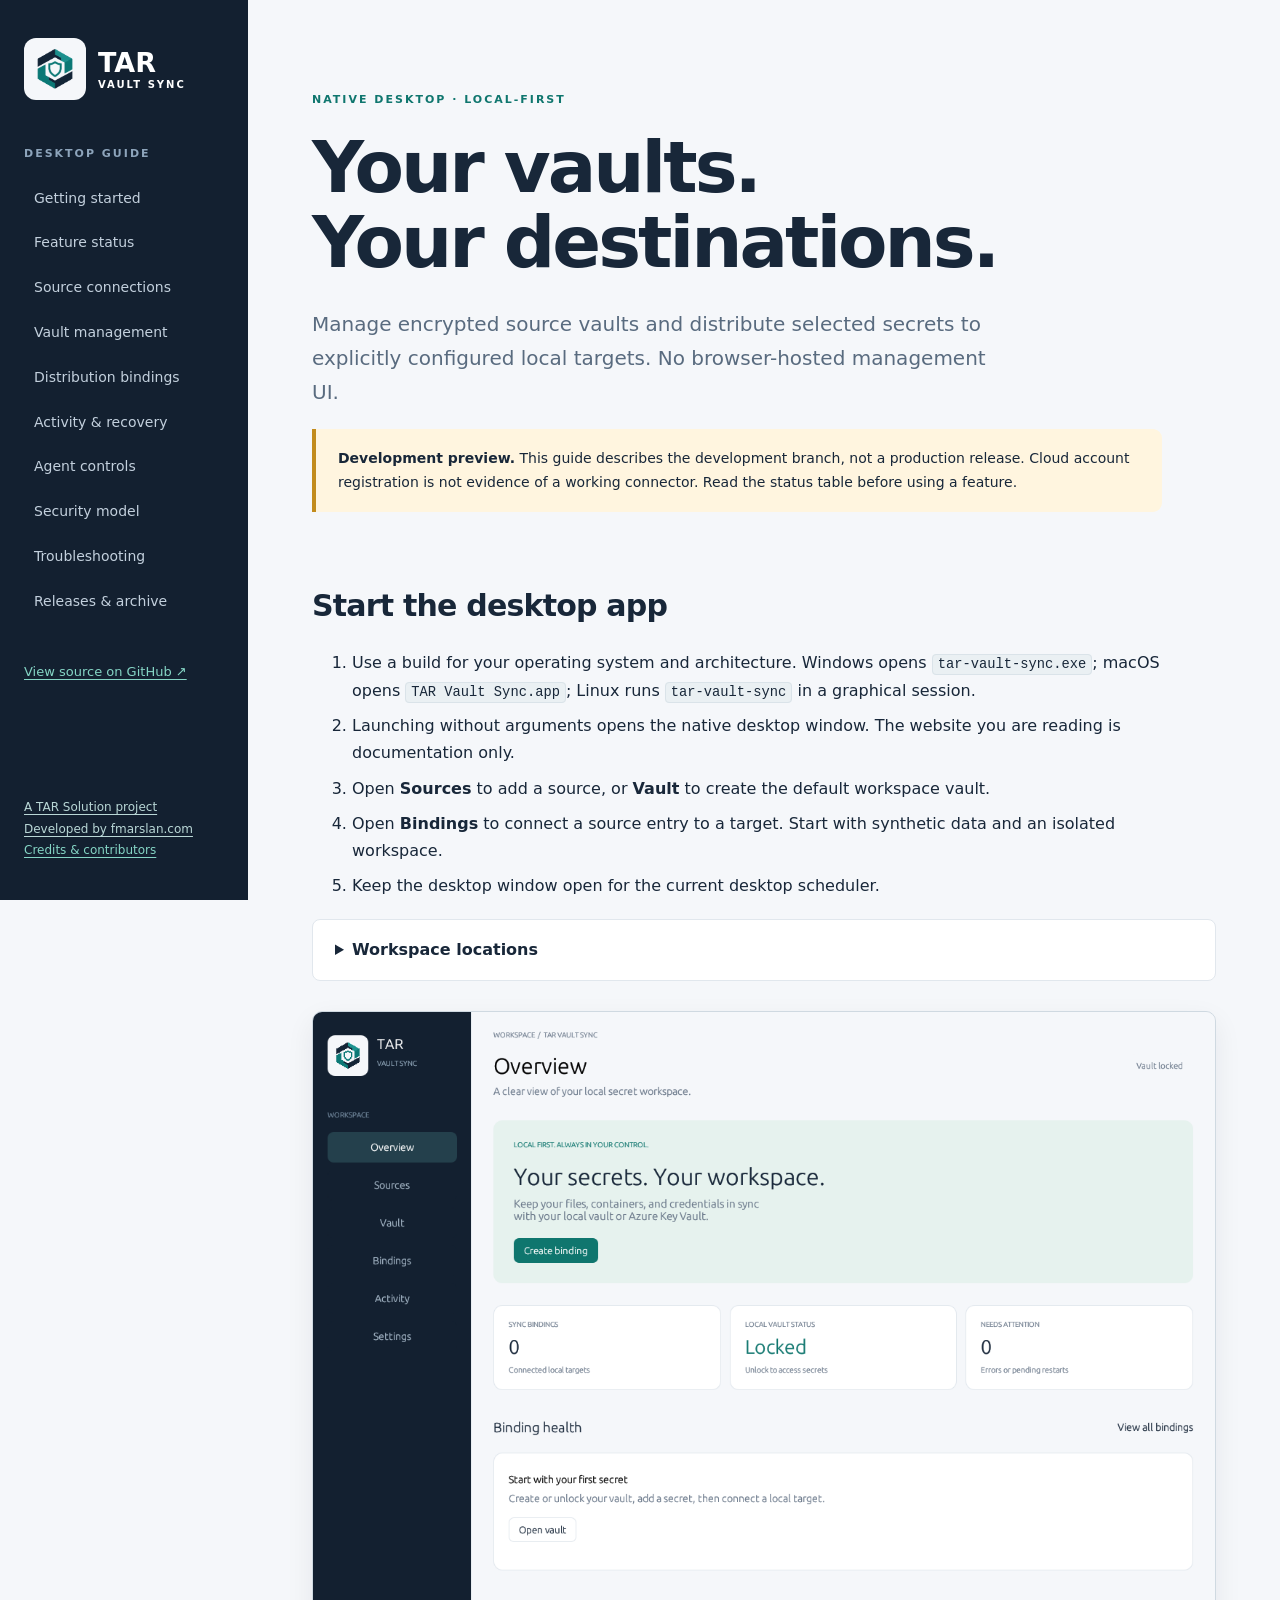
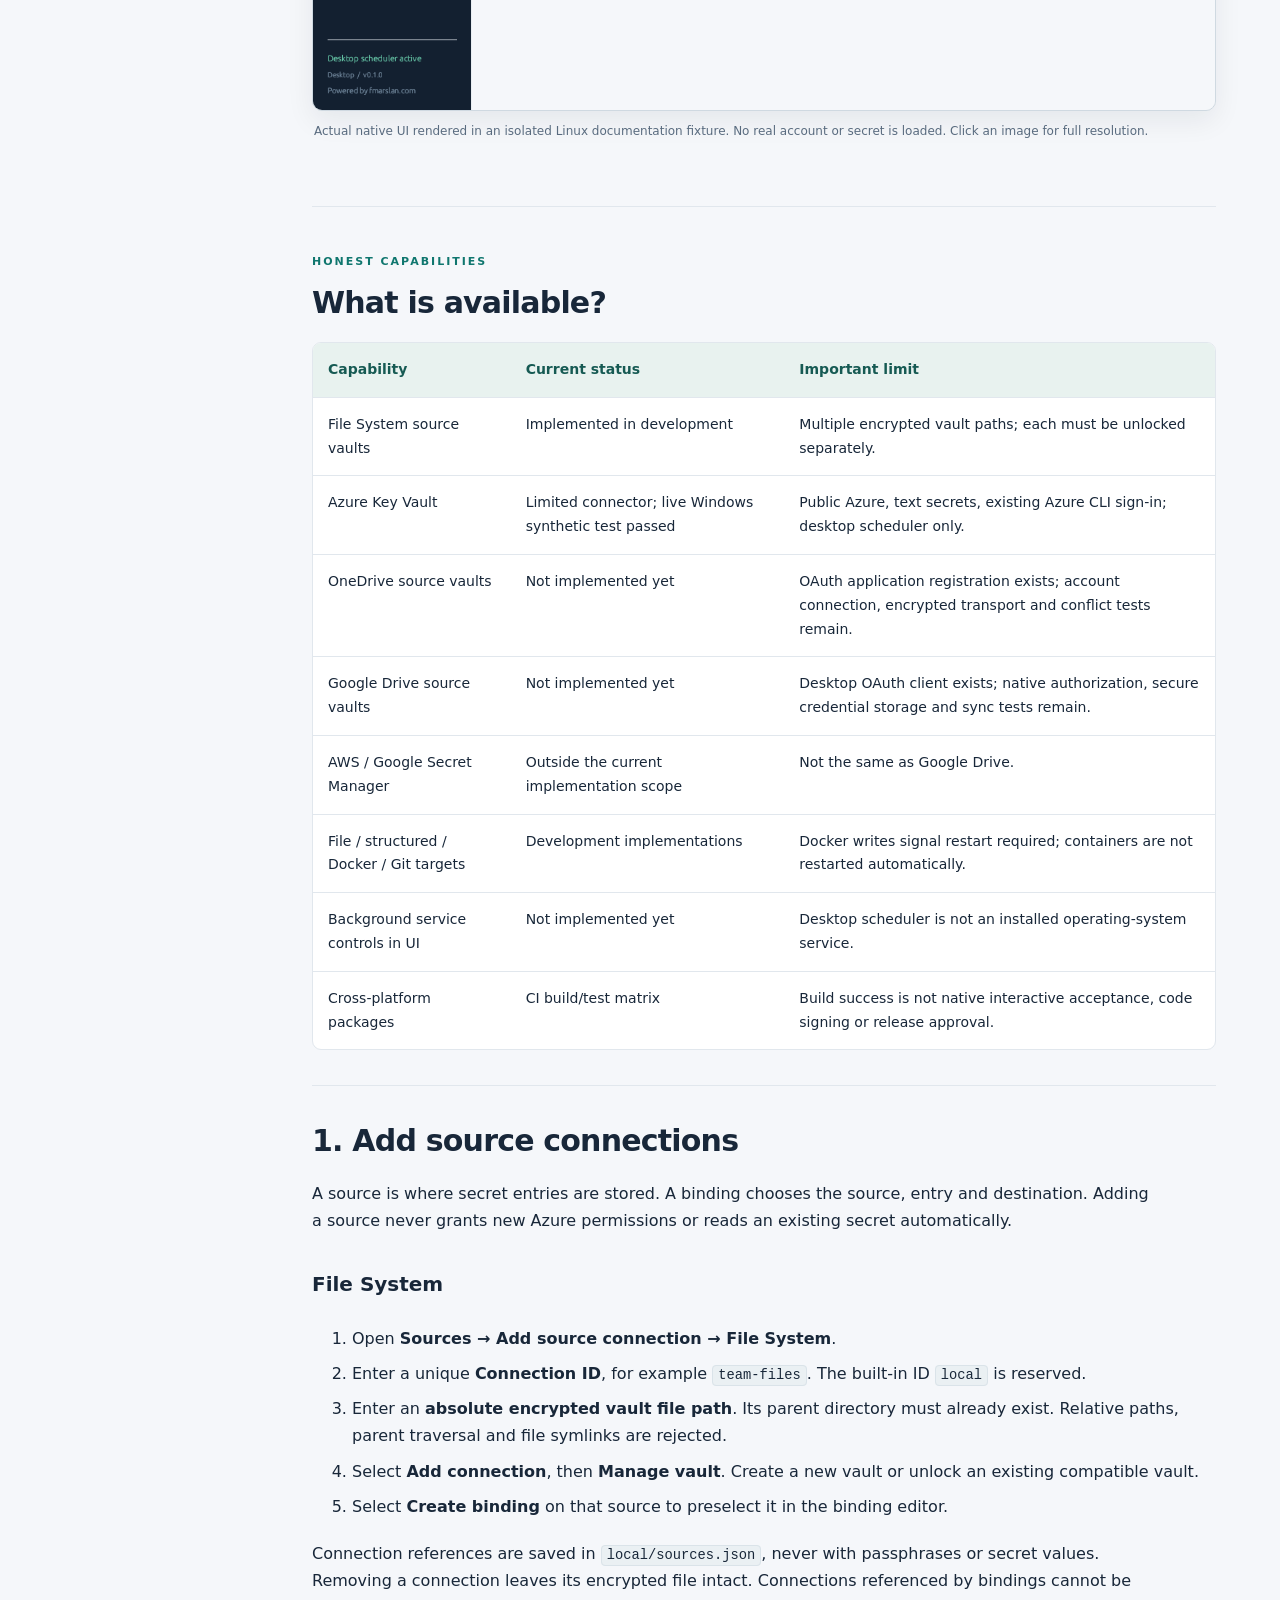
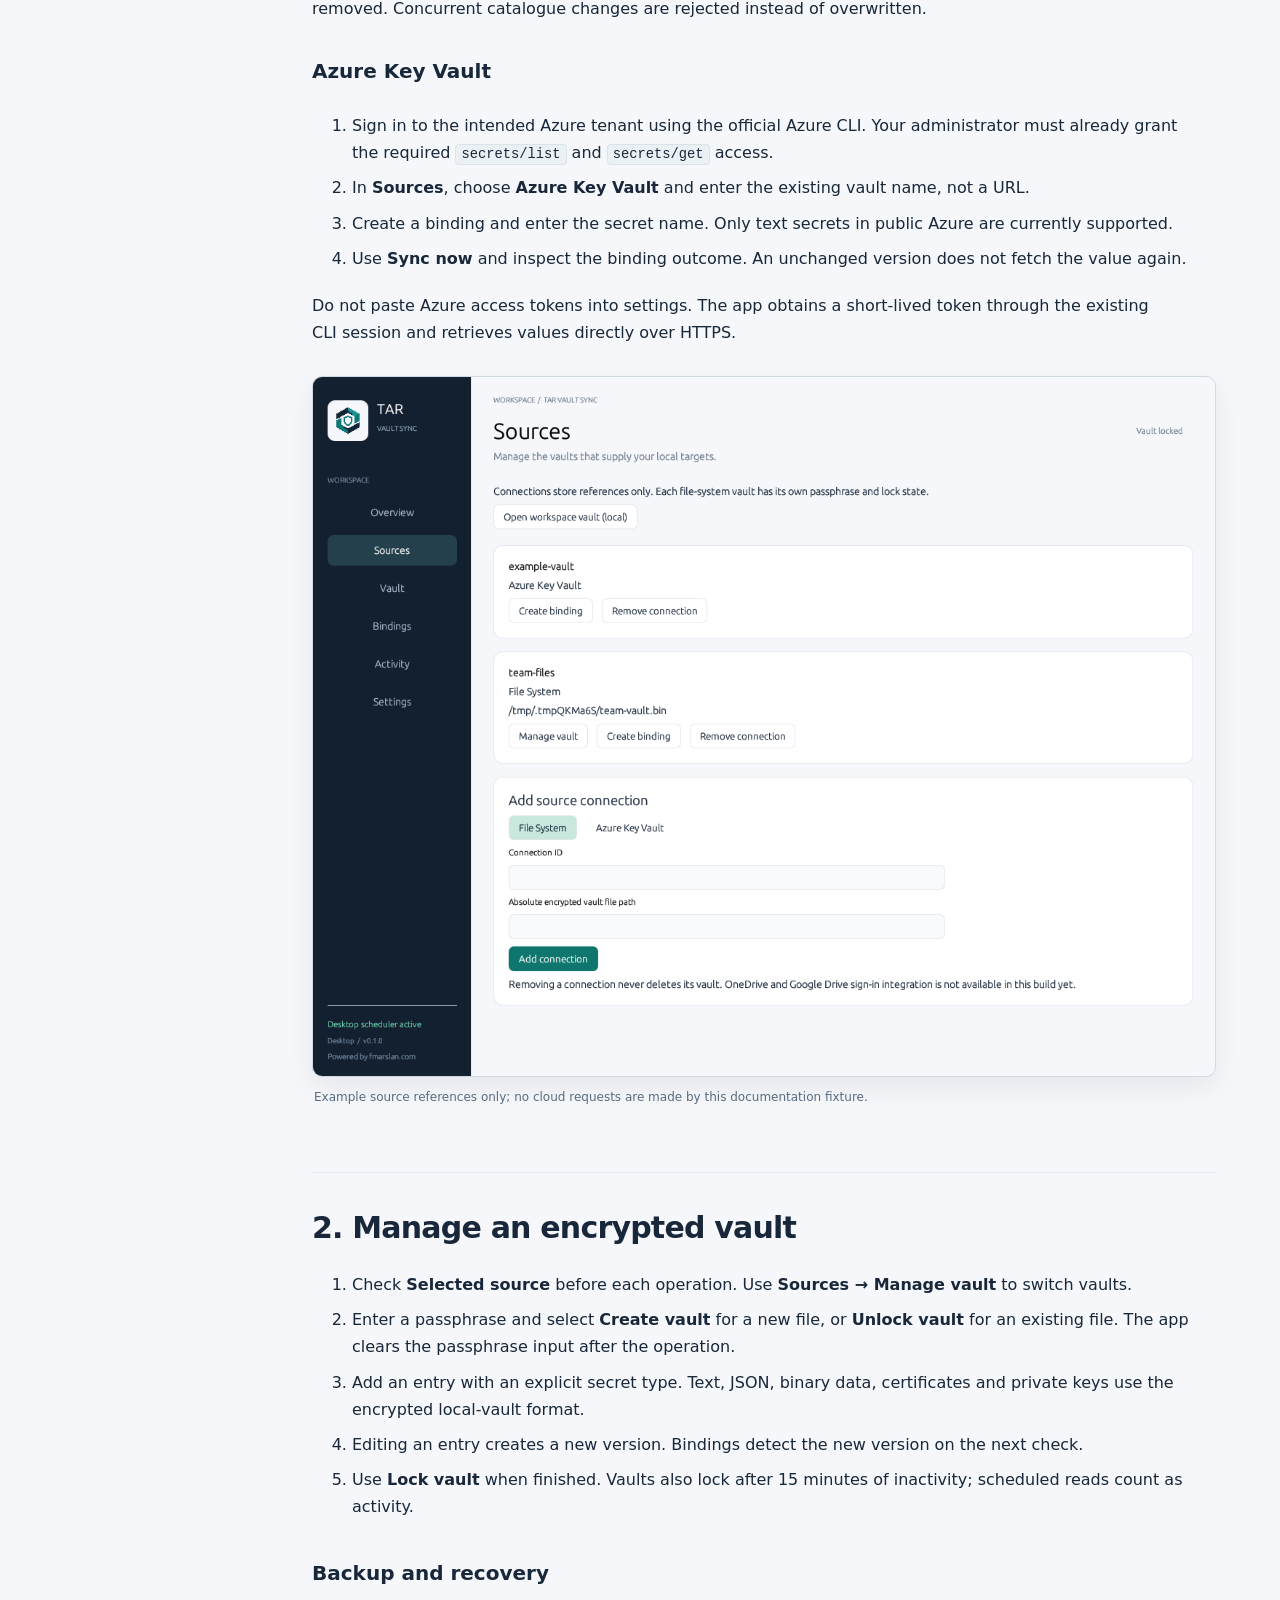
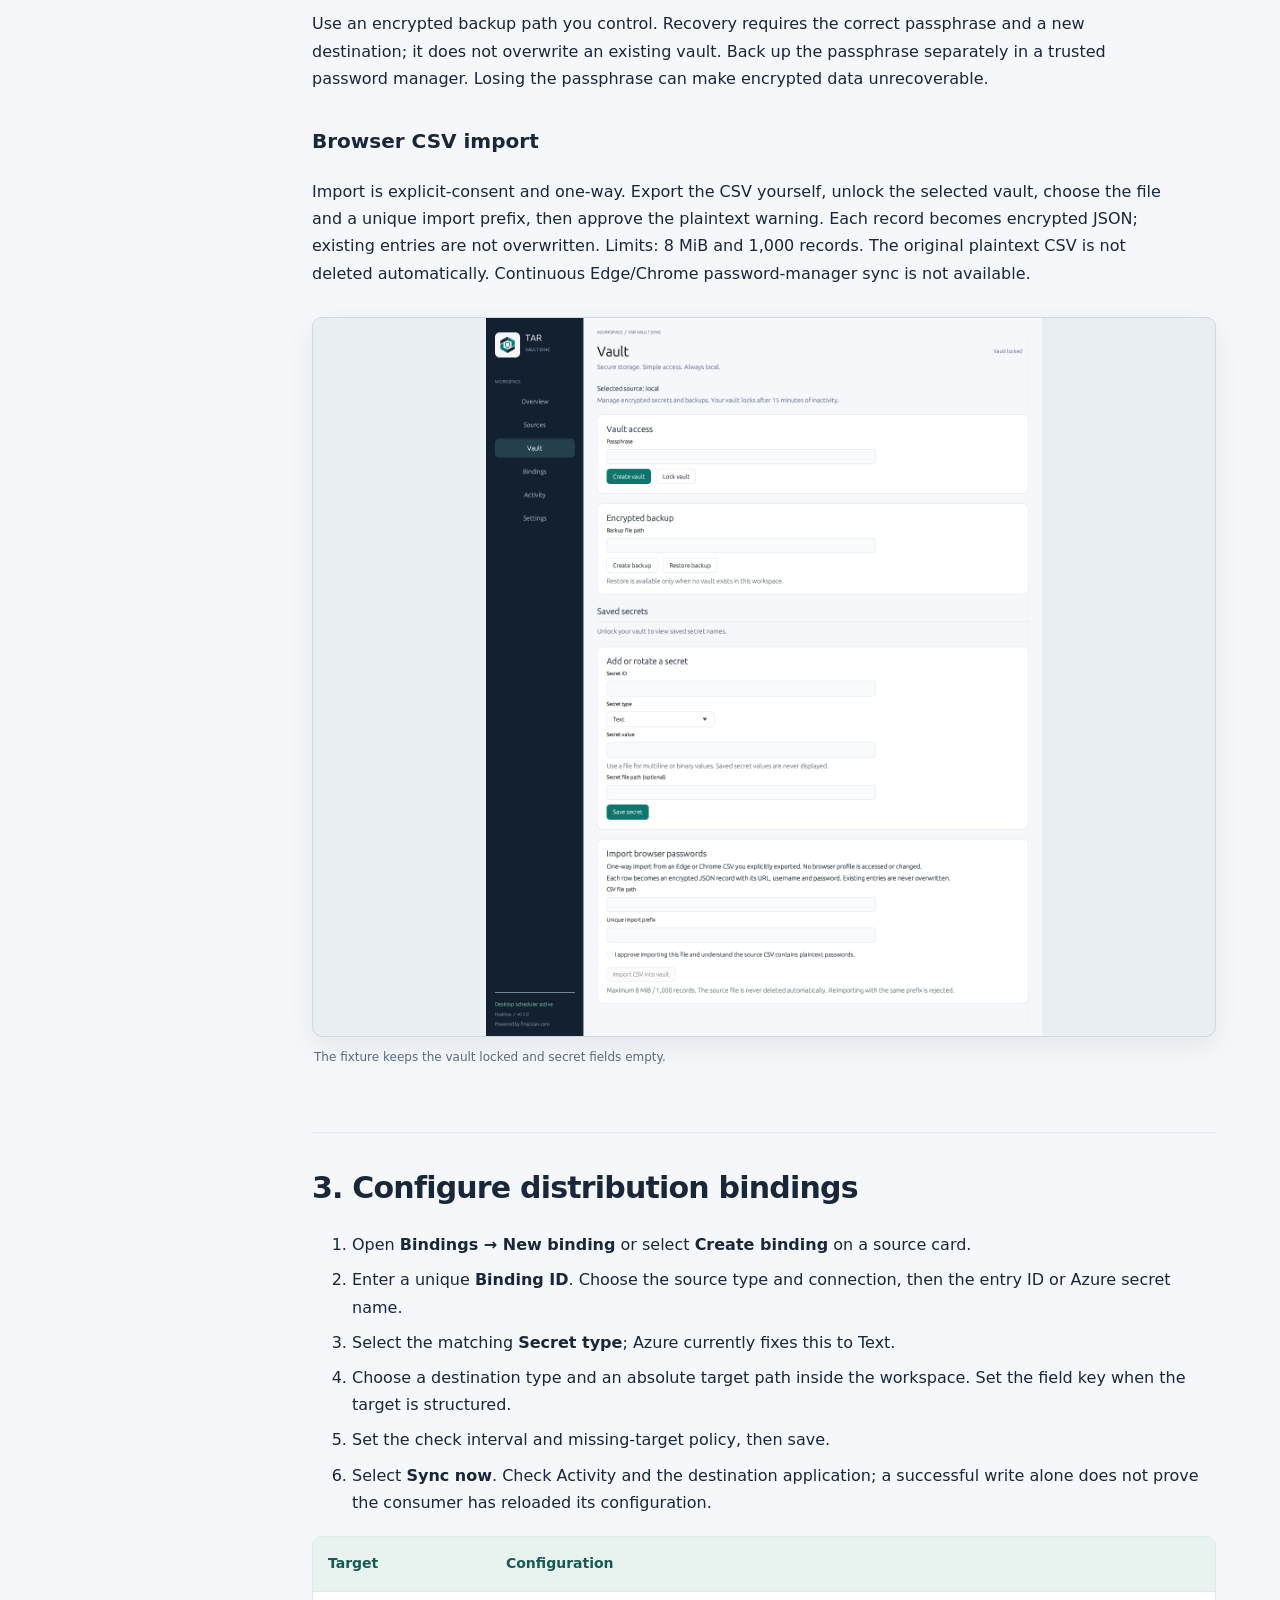
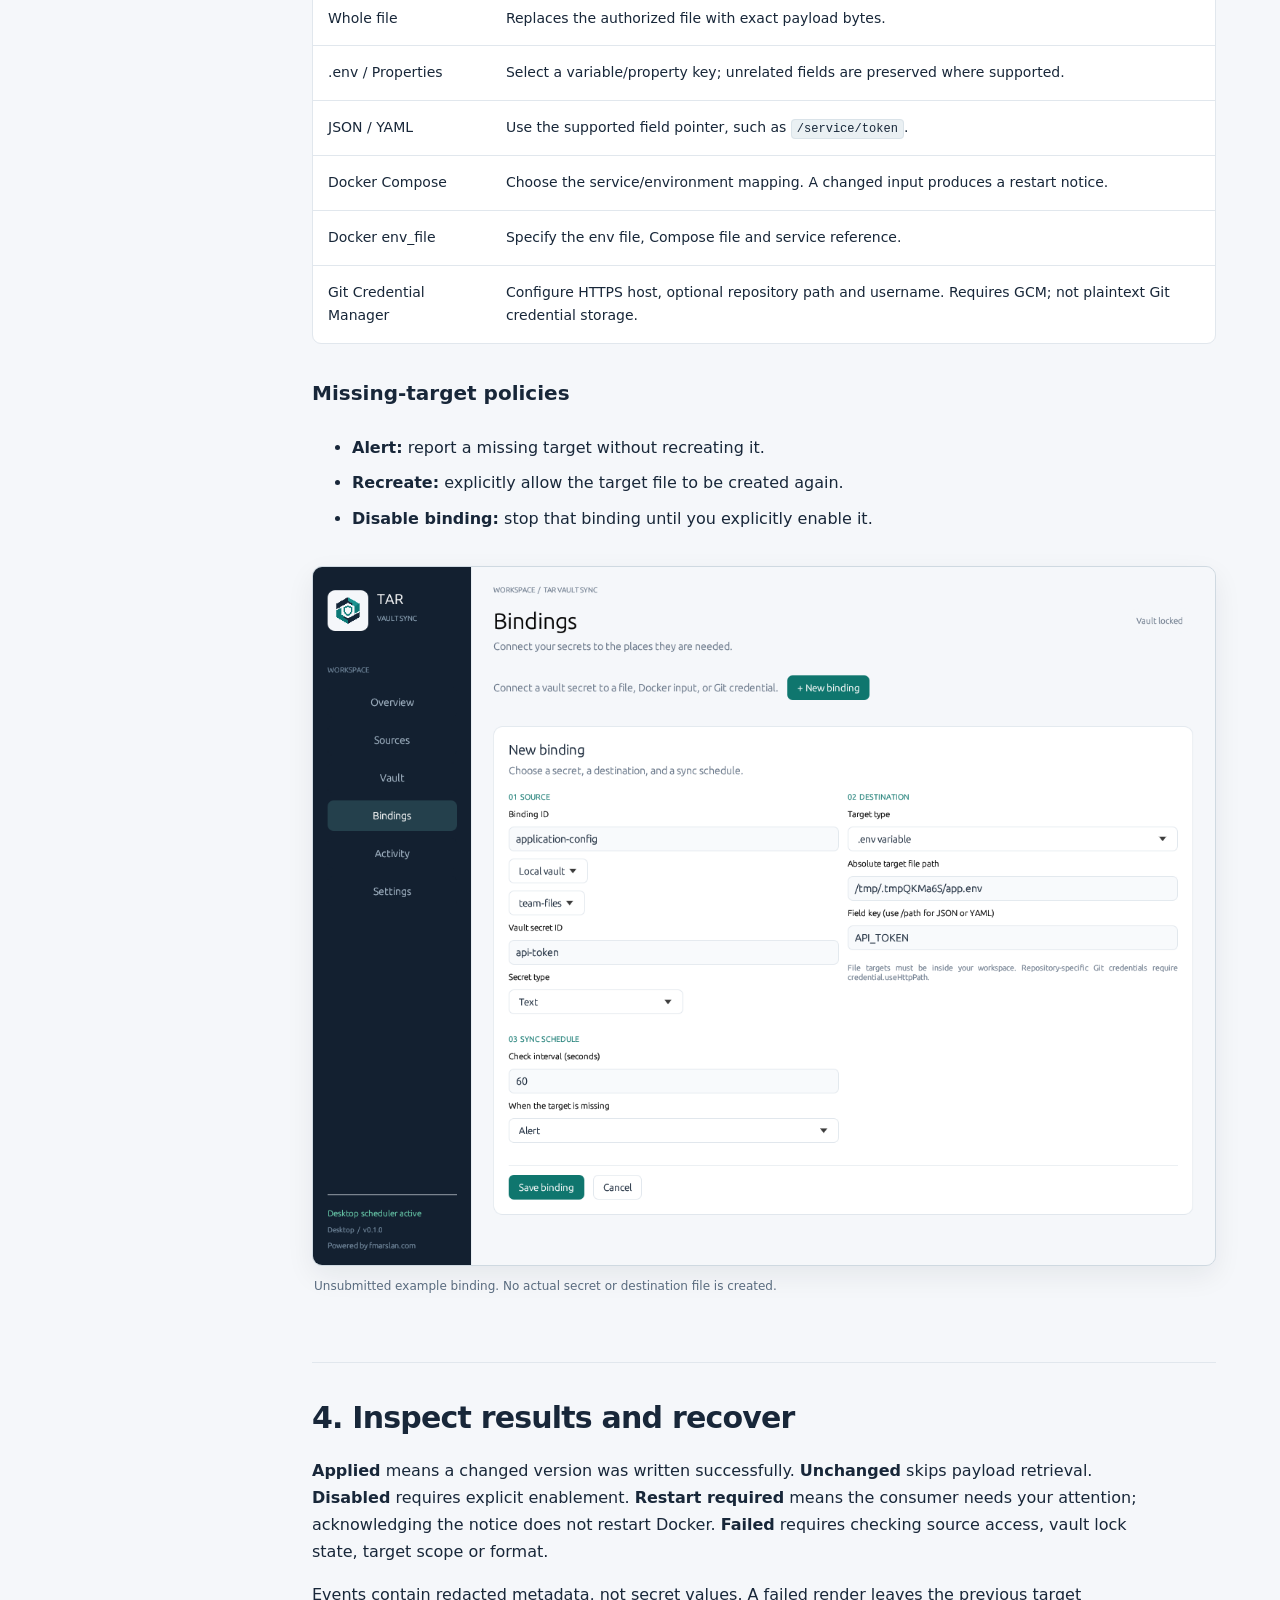
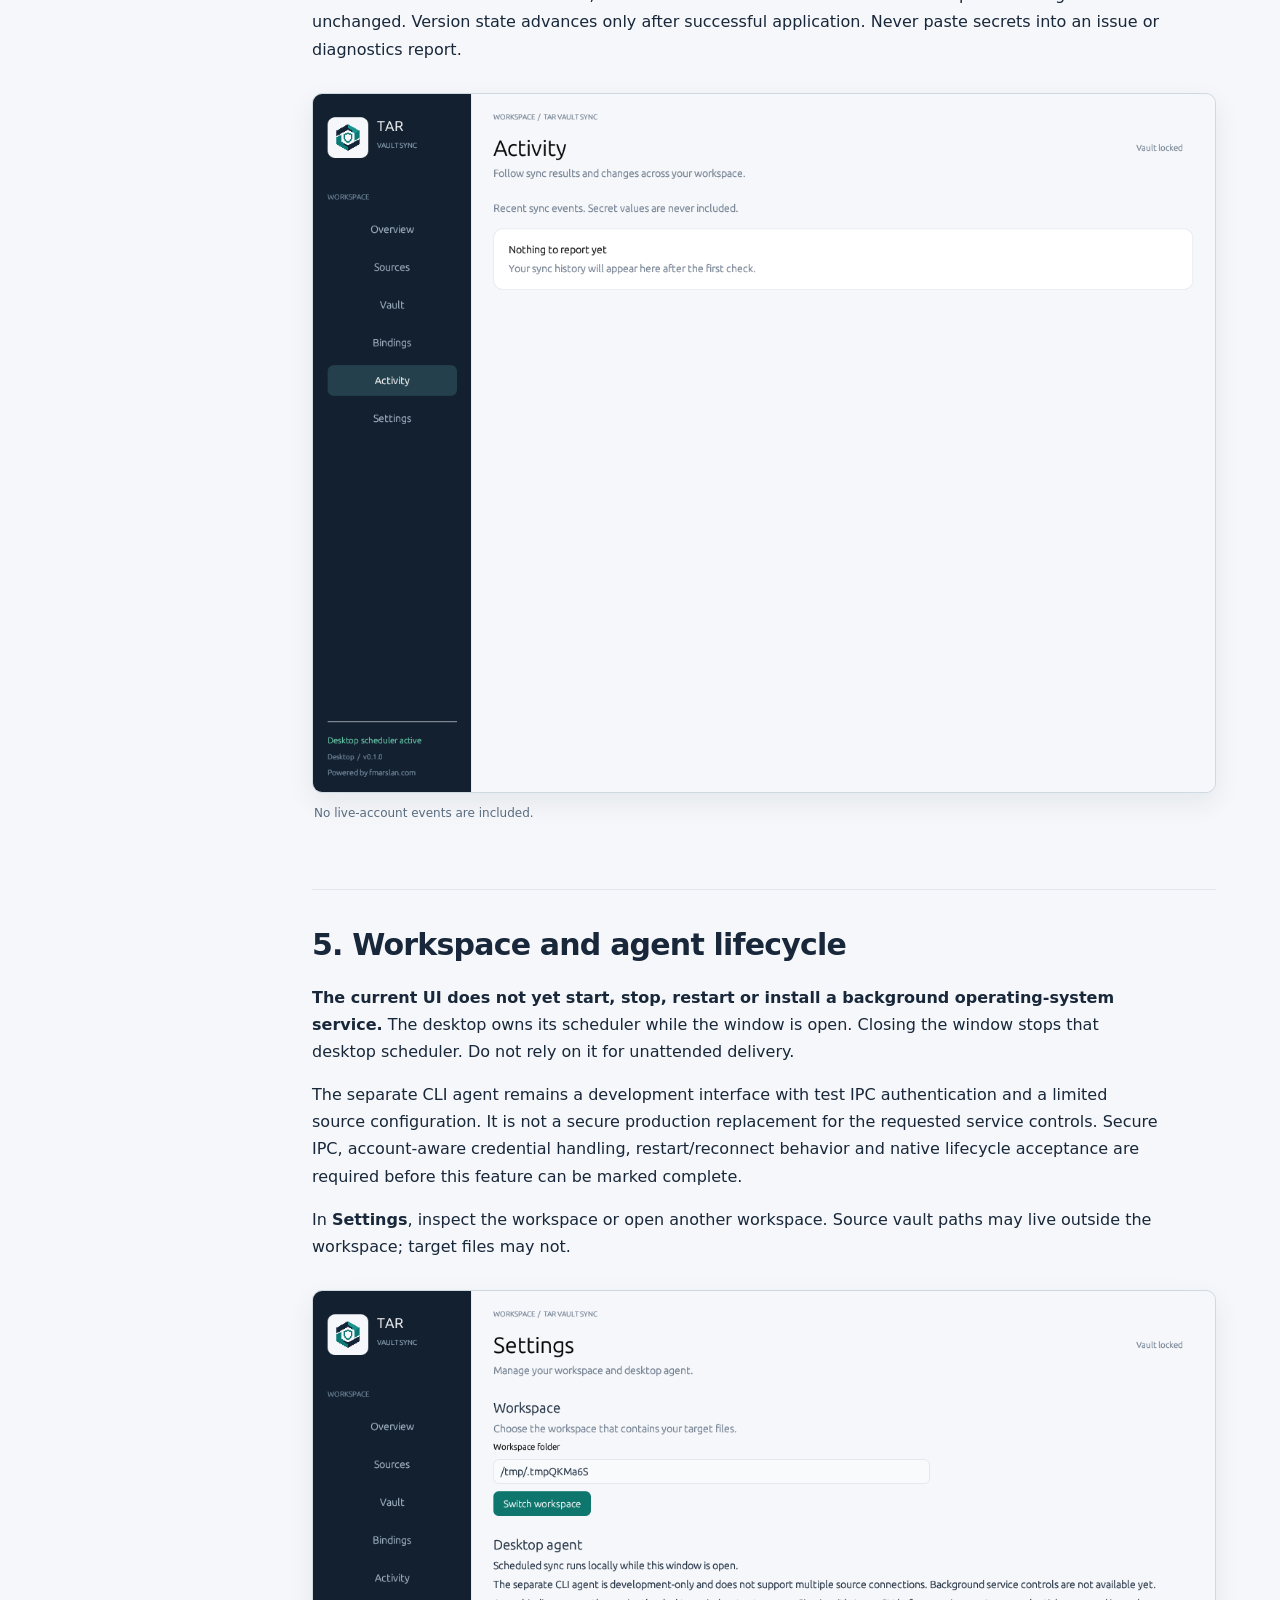
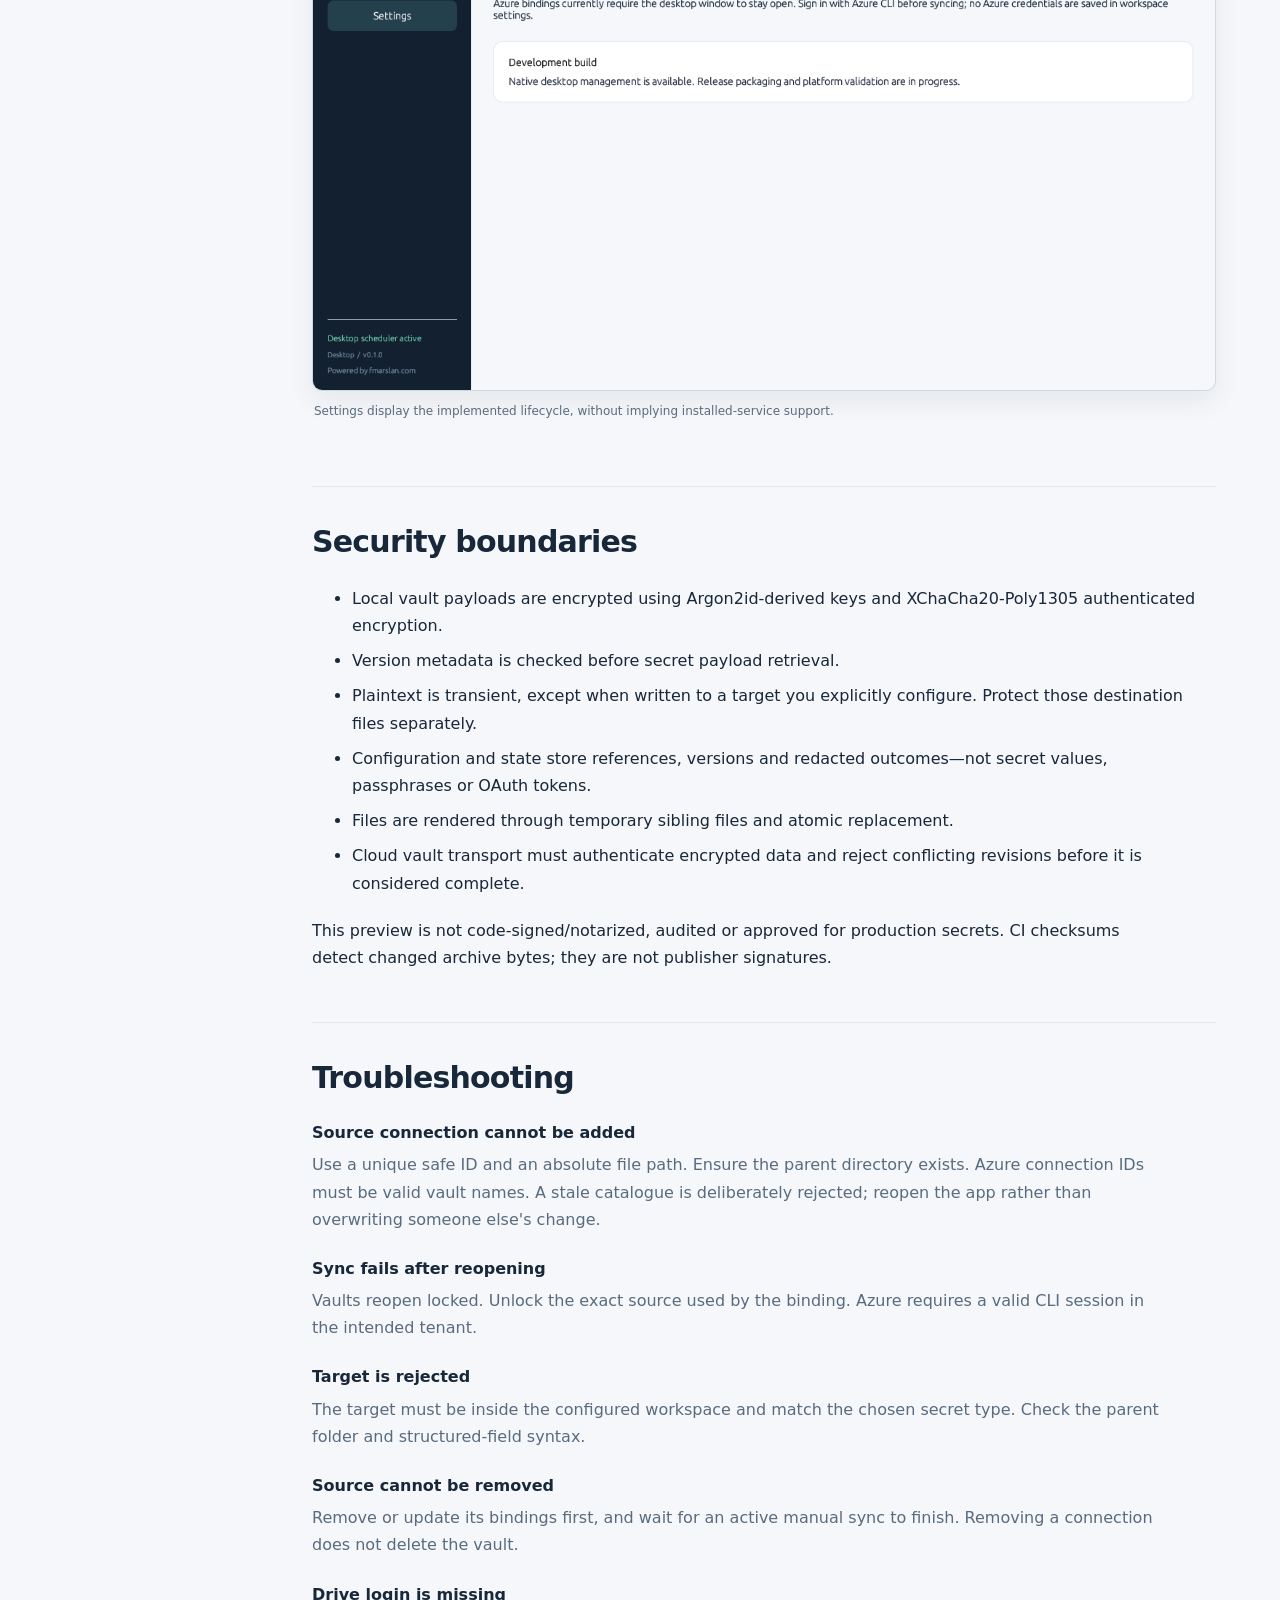
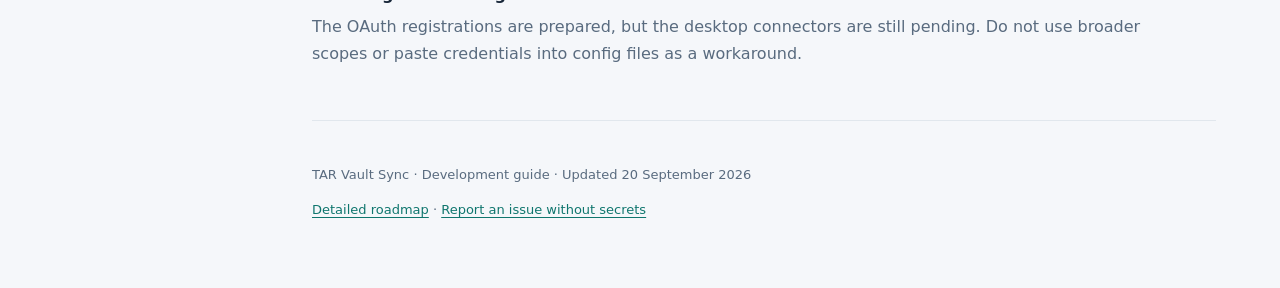
==== commit ab5bdb99: "Add static docs credits and release catalogue" ====
--- a/docs/index.html
+++ b/docs/index.html
@@ -8,7 +8,7 @@
 </head>
 <body>
 <aside><a class="brand" href="#start"><img src="assets/mark.png" alt=""><span>TAR<small>VAULT SYNC</small></span></a><p class="eyebrow">DESKTOP GUIDE</p><nav aria-label="Guide sections">
-<a href="#start">Getting started</a><a href="#status">Feature status</a><a href="#sources">Source connections</a><a href="#vault">Vault management</a><a href="#bindings">Distribution bindings</a><a href="#activity">Activity &amp; recovery</a><a href="#agent">Agent controls</a><a href="#security">Security model</a><a href="#troubleshooting">Troubleshooting</a></nav><a class="repo" href="https://github.com/tarsolution/tarvaultsync">View source on GitHub ↗</a></aside>
+<a href="#start">Getting started</a><a href="#status">Feature status</a><a href="#sources">Source connections</a><a href="#vault">Vault management</a><a href="#bindings">Distribution bindings</a><a href="#activity">Activity &amp; recovery</a><a href="#agent">Agent controls</a><a href="#security">Security model</a><a href="#troubleshooting">Troubleshooting</a><a href="releases.html">Releases &amp; archive</a></nav><a class="repo" href="https://github.com/tarsolution/tarvaultsync">View source on GitHub ↗</a><div class="credits"><a href="https://tarsolution.com/">A TAR Solution project</a><a href="https://fmarslan.com/">Developed by fmarslan.com</a><a href="credits.html">Credits &amp; contributors</a></div></aside>
 <main>
 <header id="start"><p class="eyebrow">NATIVE DESKTOP · LOCAL-FIRST</p><h1>Your vaults.<br>Your destinations.</h1><p class="lead">Manage encrypted source vaults and distribute selected secrets to explicitly configured local targets. No browser-hosted management UI.</p><p class="notice"><strong>Development preview.</strong> This guide describes the development branch, not a production release. Cloud account registration is not evidence of a working connector. Read the status table before using a feature.</p></header>
 <section><h2>Start the desktop app</h2><ol><li>Use a build for your operating system and architecture. Windows opens <code>tar-vault-sync.exe</code>; macOS opens <code>TAR Vault Sync.app</code>; Linux runs <code>tar-vault-sync</code> in a graphical session.</li><li>Launching without arguments opens the native desktop window. The website you are reading is documentation only.</li><li>Open <strong>Sources</strong> to add a source, or <strong>Vault</strong> to create the default workspace vault.</li><li>Open <strong>Bindings</strong> to connect a source entry to a target. Start with synthetic data and an isolated workspace.</li><li>Keep the desktop window open for the current desktop scheduler.</li></ol><details><summary>Workspace locations</summary><ul><li>Windows: <code>%LOCALAPPDATA%/tar-vault-sync</code></li><li>macOS: <code>~/Library/Application Support/tar-vault-sync</code></li><li>Linux: <code>${XDG_DATA_HOME:-~/.local/share}/tar-vault-sync</code></li></ul><p>Set <code>TAR_VAULT_SYNC_DIR</code> to select an existing workspace. Target files must remain inside that workspace; file-system source vaults may be elsewhere.</p></details><figure><a href="assets/overview.png"><img src="assets/overview.png" alt="Native desktop Overview page with binding health and locked vault status" loading="lazy"></a><figcaption>Actual native UI rendered in an isolated Linux documentation fixture. No real account or secret is loaded. Click an image for full resolution.</figcaption></figure></section>
@@ -21,5 +21,5 @@
 <section id="agent"><h2>5. Workspace and agent lifecycle</h2><p><strong>The current UI does not yet start, stop, restart or install a background operating-system service.</strong> The desktop owns its scheduler while the window is open. Closing the window stops that desktop scheduler. Do not rely on it for unattended delivery.</p><p>The separate CLI agent remains a development interface with test IPC authentication and a limited source configuration. It is not a secure production replacement for the requested service controls. Secure IPC, account-aware credential handling, restart/reconnect behavior and native lifecycle acceptance are required before this feature can be marked complete.</p><p>In <strong>Settings</strong>, inspect the workspace or open another workspace. Source vault paths may live outside the workspace; target files may not.</p><figure><a href="assets/settings.png"><img src="assets/settings.png" alt="Workspace settings and current desktop-agent limitations" loading="lazy"></a><figcaption>Settings display the implemented lifecycle, without implying installed-service support.</figcaption></figure></section>
 <section id="security"><h2>Security boundaries</h2><ul><li>Local vault payloads are encrypted using Argon2id-derived keys and XChaCha20-Poly1305 authenticated encryption.</li><li>Version metadata is checked before secret payload retrieval.</li><li>Plaintext is transient, except when written to a target you explicitly configure. Protect those destination files separately.</li><li>Configuration and state store references, versions and redacted outcomes—not secret values, passphrases or OAuth tokens.</li><li>Files are rendered through temporary sibling files and atomic replacement.</li><li>Cloud vault transport must authenticate encrypted data and reject conflicting revisions before it is considered complete.</li></ul><p>This preview is not code-signed/notarized, audited or approved for production secrets. CI checksums detect changed archive bytes; they are not publisher signatures.</p></section>
 <section id="troubleshooting"><h2>Troubleshooting</h2><dl><dt>Source connection cannot be added</dt><dd>Use a unique safe ID and an absolute file path. Ensure the parent directory exists. Azure connection IDs must be valid vault names. A stale catalogue is deliberately rejected; reopen the app rather than overwriting someone else's change.</dd><dt>Sync fails after reopening</dt><dd>Vaults reopen locked. Unlock the exact source used by the binding. Azure requires a valid CLI session in the intended tenant.</dd><dt>Target is rejected</dt><dd>The target must be inside the configured workspace and match the chosen secret type. Check the parent folder and structured-field syntax.</dd><dt>Source cannot be removed</dt><dd>Remove or update its bindings first, and wait for an active manual sync to finish. Removing a connection does not delete the vault.</dd><dt>Drive login is missing</dt><dd>The OAuth registrations are prepared, but the desktop connectors are still pending. Do not use broader scopes or paste credentials into config files as a workaround.</dd></dl></section>
-<footer><p>TAR Vault Sync · Development guide · Updated 20 September 2026</p><p><a href="https://fmarslan.com/">Powered by fmarslan.com</a></p><p><a href="https://github.com/tarsolution/tarvaultsync/blob/codex/desktop-release-matrix/docs/roadmap.md">Detailed roadmap</a> · <a href="https://github.com/tarsolution/tarvaultsync/issues">Report an issue without secrets</a></p></footer>
+<footer><p>TAR Vault Sync · Development guide · Updated 20 September 2026</p><p><a href="https://github.com/tarsolution/tarvaultsync/blob/codex/desktop-release-matrix/docs/roadmap.md">Detailed roadmap</a> · <a href="https://github.com/tarsolution/tarvaultsync/issues">Report an issue without secrets</a></p></footer>
 </main></body></html>
--- a/docs/site.css
+++ b/docs/site.css
@@ -1 +1,2 @@
 :root{color-scheme:light;--nav:#132030;--ink:#182739;--muted:#596b7f;--accent:#0f766e;--border:#e1e7ed;--canvas:#f5f7fa}*{box-sizing:border-box}html{scroll-behavior:smooth;scroll-padding-top:24px}body{margin:0;font:16px/1.7 system-ui,-apple-system,BlinkMacSystemFont,"Segoe UI",sans-serif;background:var(--canvas);color:var(--ink)}aside{position:fixed;inset:0 auto 0 0;width:248px;background:var(--nav);padding:38px 24px;color:#a8bacb;overflow:auto}.brand{display:flex;align-items:center;gap:12px;color:white!important;text-decoration:none;font-size:27px;font-weight:750;line-height:1.2}.brand img{width:62px;height:62px;background:#f5f7fa;border-radius:12px;padding:5px}.brand small{display:block;font-size:10px;letter-spacing:2px;font-weight:600}.eyebrow{font-size:11px;font-weight:750;letter-spacing:2px;color:var(--accent)}aside .eyebrow{margin-top:45px;color:#8da4bb}nav a{display:block;padding:9px 10px;margin:3px 0;color:#c3d0dd;text-decoration:none;font-size:14px;border-radius:6px}nav a:hover,nav a:focus-visible{background:#24404c;color:white}.repo{display:block;margin-top:35px;color:#85d5c5;font-size:13px}main{max-width:1220px;margin-left:248px;padding:50px 64px}header{padding:30px 0 25px}h1{font-size:clamp(42px,6vw,72px);letter-spacing:-3px;line-height:1.05;margin:20px 0 26px}h2{font-size:30px;letter-spacing:-.8px;line-height:1.3;margin:0 0 20px}h3{font-size:20px;margin-top:32px}.lead{max-width:680px;font-size:20px;color:var(--muted)}.notice{background:#fff5df;border-left:4px solid #c28b1c;border-radius:0 9px 9px 0;padding:18px 22px;font-size:14px}section{padding:35px 0;border-bottom:1px solid var(--border)}p,li,dd{max-width:850px}li{padding:4px 0}a{color:var(--accent);text-underline-offset:3px}a:focus-visible,summary:focus-visible{outline:3px solid #df9b2a;outline-offset:3px}code{background:#eaf0f3;border:1px solid #dae3e9;border-radius:4px;padding:2px 5px;font-size:.86em;overflow-wrap:anywhere}figure{margin:30px 0}figure img{display:block;width:100%;height:auto;max-height:720px;object-fit:contain;object-position:top;background:#e9eef2;border:1px solid #cfd9e1;border-radius:10px;box-shadow:0 10px 28px #13203012}figcaption{font-size:12px;color:var(--muted);margin:10px 2px}.table-wrap{overflow-x:auto;background:white;border:1px solid var(--border);border-radius:9px}table{width:100%;border-collapse:collapse;min-width:550px;text-align:left;font-size:14px}th{background:#e8f2ef;color:#165a53;padding:15px}td{padding:15px;border-top:1px solid var(--border);vertical-align:top}details{background:white;padding:16px 22px;border:1px solid var(--border);border-radius:8px}summary{cursor:pointer;font-weight:650}dt{font-weight:700;margin-top:22px}dd{margin:5px 0 18px;color:var(--muted)}footer{padding:30px 0 5px;color:var(--muted);font-size:13px}@media(max-width:900px){aside{position:static;width:auto;padding:24px}aside .eyebrow{margin-top:20px}nav{display:flex;flex-wrap:wrap;gap:2px}nav a{padding:6px 10px}.repo{margin-top:12px}main{margin-left:0;padding:20px 24px}h1{letter-spacing:-2px}h2{font-size:26px}}@media(prefers-reduced-motion:reduce){html{scroll-behavior:auto}}@media print{aside{display:none}main{margin:0;padding:0}figure img{max-height:500px}section{break-inside:avoid}a{color:inherit}}
+:root aside{display:flex;flex-direction:column}.credits{margin-top:auto;padding-top:28px;font-size:12px;line-height:1.8}.credits a{display:block;color:#b9d7d6}.credits a:last-child{color:#85d5c5}.release-card{background:white;border:1px solid var(--border);border-radius:12px;padding:8px 24px 18px;margin:18px 0}.release-card h3{margin-top:16px}@media(max-width:900px){.credits{margin-top:18px}}
